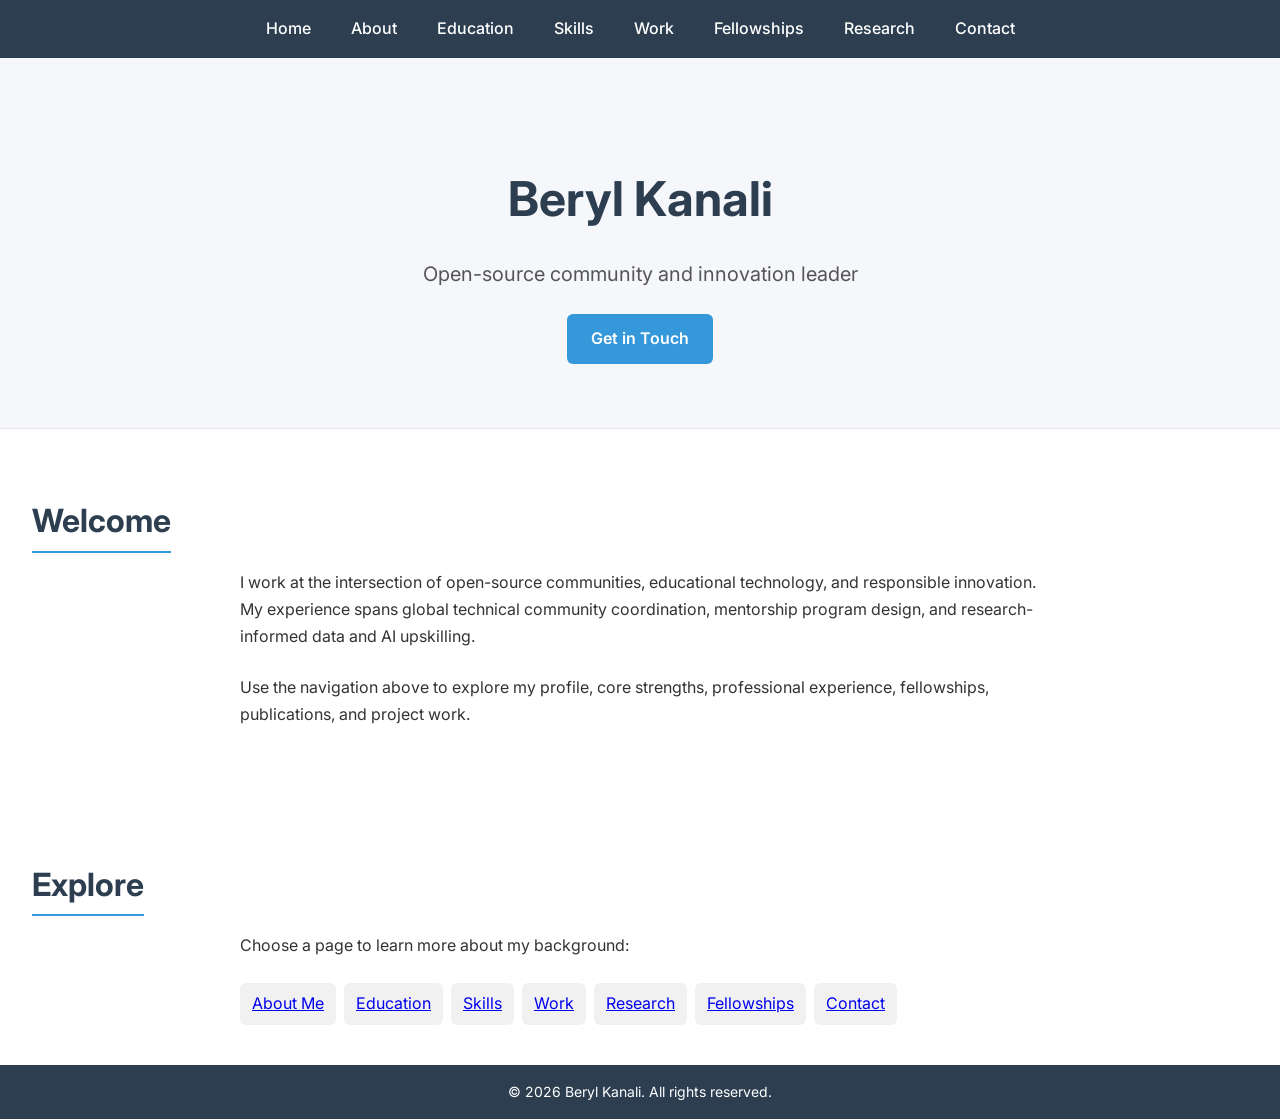
==== index.html @ 0b28828c "Populate website sections with CV content" ====
<!DOCTYPE html>
<html lang="en">
<head>
  <meta charset="UTF-8">
  <meta name="viewport" content="width=device-width, initial-scale=1.0">
  <title>Beryl Kanali – Personal Website</title>
  <!-- Link to the site stylesheet -->
  <link rel="stylesheet" href="style.css">
  <!-- Google Fonts for nicer typography -->
  <link href="https://fonts.googleapis.com/css2?family=Inter:wght@300;400;600;700&display=swap" rel="stylesheet">
</head>
<body>
  <!-- Page header with navigation and hero section -->
  <header id="home">
    <!-- Navigation bar linking to individual pages -->
    <nav class="navbar">
      <ul>
        <li><a href="index.html">Home</a></li>
        <li><a href="about.html">About</a></li>
        <li><a href="education.html">Education</a></li>
        <li><a href="skills.html">Skills</a></li>
        <li><a href="work.html">Work</a></li>
              <!-- Added new navigation item for Fellowships -->
        <li><a href="fellowships.html">Fellowships</a></li>
  <li><a href="research.html">Research</a></li>
        <li><a href="contact.html">Contact</a></li>
      </ul>
    </nav>
    <!-- Hero section introducing yourself -->
    <section class="hero">
      <h1>Beryl Kanali</h1>
      <p class="tagline">Open-source community and innovation leader</p>
      <a href="contact.html" class="btn">Get in Touch</a>
    </section>
  </header>

  <!-- Main content -- the landing page summarizes your sections -->
  <main>
    <!-- Introduction Section -->
    <section class="section">
      <h2>Welcome</h2>
      <p>
        I work at the intersection of open-source communities, educational
        technology, and responsible innovation. My experience spans global
        technical community coordination, mentorship program design, and
        research-informed data and AI upskilling.
      </p>
      <p>
        Use the navigation above to explore my profile, core strengths,
        professional experience, fellowships, publications, and project work.
      </p>
    </section>
    <!-- Quick links section -->
    <section class="section">
      <h2>Explore</h2>
      <p>
        Choose a page to learn more about my background:
      </p>
      <ul class="skills-list">
        <li><a href="about.html">About Me</a></li>
        <li><a href="education.html">Education</a></li>
        <li><a href="skills.html">Skills</a></li>
        <li><a href="work.html">Work</a></li>
        <li><a href="research.html">Research</a></li>
             <!-- Added quick link to Fellowships page -->
        <li><a href="fellowships.html">Fellowships</a></li>
   <li><a href="contact.html">Contact</a></li>
      </ul>
    </section>
  </main>

  <!-- Page footer -->
  <footer>
    &copy; 2026 Beryl Kanali. All rights reserved.
  </footer>
</body>
</html>
---- style.css ----
/*
 * Basic styling for the personal website. The design is simple and modern,
 * focusing on readability and responsiveness. You can customize colors,
 * fonts, and layout to better reflect your personal brand.
 */

/* Reset some default margins and paddings */
* {
  box-sizing: border-box;
}

body {
  margin: 0;
  padding: 0;
  font-family: 'Inter', sans-serif;
  line-height: 1.6;
  color: #333;
  background-color: #fff;
}

/* Navigation bar */
.navbar {
  background-color: #2c3e50;
  position: sticky;
  top: 0;
  z-index: 1000;
}

.navbar ul {
  list-style: none;
  margin: 0;
  padding: 0;
  display: flex;
  justify-content: center;
}

.navbar li {
  margin: 0;
}

.navbar a {
  display: block;
  padding: 1rem 1.25rem;
  color: #ffffff;
  text-decoration: none;
  font-weight: 500;
  transition: background-color 0.2s ease;
}

.navbar a:hover {
  background-color: #3498db;
}

/* Hero section */
.hero {
  text-align: center;
  padding: 4rem 2rem;
  background-color: #f5f7fa;
  border-bottom: 1px solid #e6e6e6;
}

.hero h1 {
  font-size: 3rem;
  margin-bottom: 0.5rem;
  color: #2c3e50;
}

.hero .tagline {
  font-size: 1.25rem;
  color: #555;
  margin-bottom: 1.5rem;
}

.btn {
  display: inline-block;
  padding: 0.75rem 1.5rem;
  background-color: #3498db;
  color: #ffffff;
  text-decoration: none;
  border-radius: 0.375rem;
  font-weight: 600;
  transition: background-color 0.2s ease;
}

.btn:hover {
  background-color: #2980b9;
}

/* General section styling */
.section {
  padding: 2.5rem 2rem;
}

.section h2 {
  font-size: 2rem;
  margin-bottom: 1rem;
  color: #2c3e50;
  border-bottom: 2px solid #3498db;
  display: inline-block;
  padding-bottom: 0.25rem;
}

.section p {
  max-width: 800px;
  margin: 0 auto 1.5rem auto;
  line-height: 1.7;
}

/* Lists for education and skills */
.timeline {
  list-style: none;
  padding: 0;
  max-width: 800px;
  margin: 0 auto;
}

.timeline li {
  margin-bottom: 1.5rem;
  padding-left: 0.5rem;
  border-left: 2px solid #3498db;
}

.timeline li strong {
  display: block;
  font-weight: 600;
}

.timeline li em {
  font-style: italic;
  color: #666;
}

.skills-list, .social-links {
  list-style: none;
  padding: 0;
  display: flex;
  flex-wrap: wrap;
  gap: 0.5rem;
  max-width: 800px;
  margin: 0 auto;
}

.skills-list li, .social-links li {
  background-color: #f1f1f1;
  padding: 0.5rem 0.75rem;
  border-radius: 0.375rem;
}

.social-links a {
  color: #3498db;
  text-decoration: none;
  font-weight: 500;
}

.social-links a:hover {
  text-decoration: underline;
}

/* Experience and project items */
.experience-item, .project-item {
  max-width: 800px;
  margin: 0 auto 2rem auto;
}

.experience-item h3, .project-item h3 {
  margin-top: 0;
  margin-bottom: 0.5rem;
  color: #2c3e50;
}

.experience-item .date {
  display: block;
  font-style: italic;
  color: #777;
  margin-bottom: 0.5rem;
}

.experience-item ul {
  margin: 0.5rem 0 0 1.25rem;
  padding: 0;
}

.experience-item li {
  margin-bottom: 0.5rem;
}

.project-link {
  color: #3498db;
  text-decoration: none;
  font-weight: 500;
}

.project-link:hover {
  text-decoration: underline;
}

/* Footer */
footer {
  background-color: #2c3e50;
  color: #ffffff;
  text-align: center;
  padding: 1rem 0;
  font-size: 0.875rem;
}
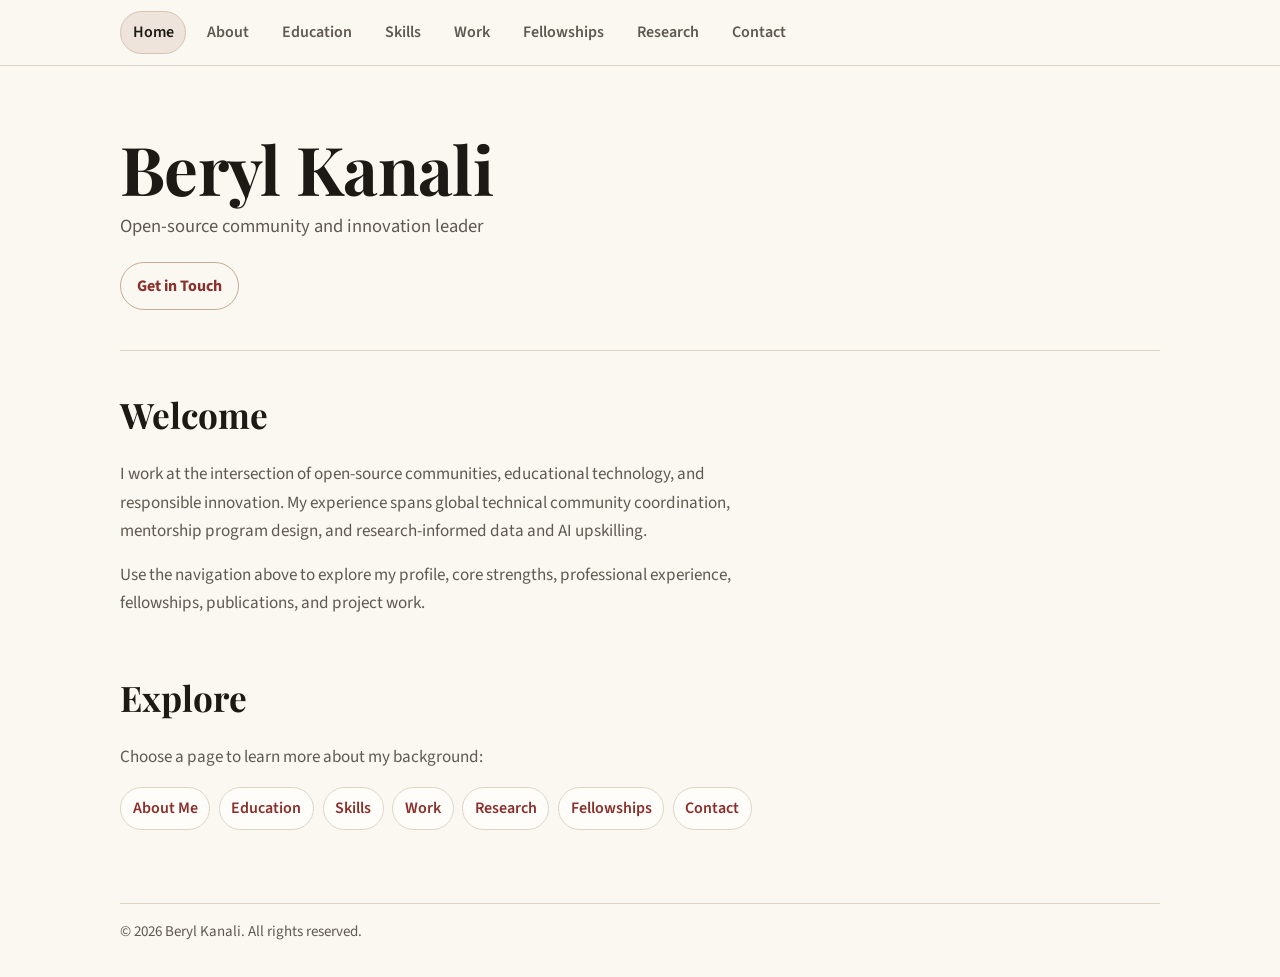
==== commit dd299005: "Apply professional editorial frontend redesign" ====
--- a/index.html
+++ b/index.html
@@ -7,7 +7,7 @@
   <!-- Link to the site stylesheet -->
   <link rel="stylesheet" href="style.css">
   <!-- Google Fonts for nicer typography -->
-  <link href="https://fonts.googleapis.com/css2?family=Inter:wght@300;400;600;700&display=swap" rel="stylesheet">
+  <link href="https://fonts.googleapis.com/css2?family=Playfair+Display:wght@600;700&family=Source+Sans+3:wght@400;500;600;700&display=swap" rel="stylesheet">
 </head>
 <body>
   <!-- Page header with navigation and hero section -->
@@ -15,7 +15,7 @@
     <!-- Navigation bar linking to individual pages -->
     <nav class="navbar">
       <ul>
-        <li><a href="index.html">Home</a></li>
+        <li><a href="index.html" aria-current="page">Home</a></li>
         <li><a href="about.html">About</a></li>
         <li><a href="education.html">Education</a></li>
         <li><a href="skills.html">Skills</a></li>
--- a/style.css
+++ b/style.css
@@ -1,37 +1,48 @@
 /*
- * Basic styling for the personal website. The design is simple and modern,
- * focusing on readability and responsiveness. You can customize colors,
- * fonts, and layout to better reflect your personal brand.
+ * Professional editorial theme for the portfolio website.
  */
 
-/* Reset some default margins and paddings */
+:root {
+  --ink: #1d1a16;
+  --ink-muted: #5f594f;
+  --paper: #fbf8f2;
+  --panel: #fffdf9;
+  --line: #ddd3c4;
+  --accent: #8a2f2c;
+  --accent-soft: #efe4dc;
+}
+
 * {
   box-sizing: border-box;
 }
 
 body {
   margin: 0;
-  padding: 0;
-  font-family: 'Inter', sans-serif;
-  line-height: 1.6;
-  color: #333;
-  background-color: #fff;
+  font-family: "Source Sans 3", sans-serif;
+  line-height: 1.65;
+  color: var(--ink);
+  background: var(--paper);
 }
 
 /* Navigation bar */
 .navbar {
-  background-color: #2c3e50;
   position: sticky;
   top: 0;
   z-index: 1000;
+  border-bottom: 1px solid var(--line);
+  background: rgba(251, 248, 242, 0.95);
+  backdrop-filter: blur(5px);
 }
 
 .navbar ul {
   list-style: none;
-  margin: 0;
-  padding: 0;
+  width: min(1040px, 92vw);
+  margin: 0 auto;
+  padding: 0.7rem 0;
   display: flex;
-  justify-content: center;
+  justify-content: flex-start;
+  flex-wrap: wrap;
+  gap: 0.4rem 0.5rem;
 }
 
 .navbar li {
@@ -40,154 +51,196 @@
 
 .navbar a {
   display: block;
-  padding: 1rem 1.25rem;
-  color: #ffffff;
+  padding: 0.45rem 0.72rem;
+  border-radius: 999px;
+  border: 1px solid transparent;
+  color: var(--ink-muted);
   text-decoration: none;
-  font-weight: 500;
-  transition: background-color 0.2s ease;
+  font-weight: 600;
+  transition: background-color 0.2s ease, border-color 0.2s ease, color 0.2s ease;
 }
 
 .navbar a:hover {
-  background-color: #3498db;
+  color: var(--ink);
+  background-color: #f1ebdf;
+  border-color: var(--line);
+}
+
+.navbar a[aria-current="page"] {
+  color: var(--ink);
+  background-color: var(--accent-soft);
+  border-color: #d7c1b2;
 }
 
 /* Hero section */
 .hero {
-  text-align: center;
-  padding: 4rem 2rem;
-  background-color: #f5f7fa;
-  border-bottom: 1px solid #e6e6e6;
+  width: min(1040px, 92vw);
+  margin: 0 auto;
+  text-align: left;
+  padding: 4.25rem 0 2.5rem;
+  border-bottom: 1px solid var(--line);
 }
 
 .hero h1 {
-  font-size: 3rem;
-  margin-bottom: 0.5rem;
-  color: #2c3e50;
+  margin: 0 0 0.45rem;
+  font-family: "Playfair Display", serif;
+  font-size: clamp(2.2rem, 7vw, 4.2rem);
+  line-height: 1.04;
+  letter-spacing: -0.01em;
+  max-width: 14ch;
 }
 
 .hero .tagline {
-  font-size: 1.25rem;
-  color: #555;
-  margin-bottom: 1.5rem;
+  margin: 0 0 1.25rem;
+  max-width: 56ch;
+  color: var(--ink-muted);
+  font-size: 1.16rem;
 }
 
 .btn {
   display: inline-block;
-  padding: 0.75rem 1.5rem;
-  background-color: #3498db;
+  padding: 0.62rem 1rem;
+  background-color: transparent;
+  color: var(--accent);
+  text-decoration: none;
+  font-weight: 700;
+  border: 1px solid #c8aa96;
+  border-radius: 999px;
+  transition: background-color 0.2s ease, color 0.2s ease;
+}
+
+.btn:hover {
+  background-color: var(--accent);
   color: #ffffff;
-  text-decoration: none;
-  border-radius: 0.375rem;
-  font-weight: 600;
-  transition: background-color 0.2s ease;
-}
-
-.btn:hover {
-  background-color: #2980b9;
-}
-
-/* General section styling */
+}
+
+/* Main layout */
+main {
+  width: min(1040px, 92vw);
+  margin: 0 auto;
+  padding: 0 0 3rem;
+}
+
 .section {
-  padding: 2.5rem 2rem;
+  padding: 2.2rem 0 0;
 }
 
 .section h2 {
-  font-size: 2rem;
-  margin-bottom: 1rem;
-  color: #2c3e50;
-  border-bottom: 2px solid #3498db;
-  display: inline-block;
-  padding-bottom: 0.25rem;
+  margin: 0 0 1rem;
+  font-family: "Playfair Display", serif;
+  font-size: clamp(1.55rem, 3.8vw, 2.2rem);
+  color: var(--ink);
 }
 
 .section p {
-  max-width: 800px;
-  margin: 0 auto 1.5rem auto;
-  line-height: 1.7;
-}
-
-/* Lists for education and skills */
+  max-width: 70ch;
+  margin: 0 0 1rem;
+  color: var(--ink-muted);
+  font-size: 1.07rem;
+}
+
+/* Lists for education and strengths */
 .timeline {
   list-style: none;
   padding: 0;
-  max-width: 800px;
-  margin: 0 auto;
+  margin: 1rem 0 0;
+  display: grid;
+  gap: 0.95rem;
 }
 
 .timeline li {
-  margin-bottom: 1.5rem;
-  padding-left: 0.5rem;
-  border-left: 2px solid #3498db;
+  padding: 1rem 1.1rem;
+  border: 1px solid var(--line);
+  border-left: 3px solid var(--accent);
+  border-radius: 0.35rem;
+  background-color: var(--panel);
 }
 
 .timeline li strong {
   display: block;
-  font-weight: 600;
+  margin-bottom: 0.2rem;
+  color: var(--ink);
+  font-size: 1.03rem;
 }
 
 .timeline li em {
   font-style: italic;
-  color: #666;
-}
-
-.skills-list, .social-links {
+  color: #70675a;
+}
+
+.skills-list,
+.social-links {
   list-style: none;
   padding: 0;
+  margin: 1rem 0 0;
   display: flex;
   flex-wrap: wrap;
-  gap: 0.5rem;
-  max-width: 800px;
-  margin: 0 auto;
-}
-
-.skills-list li, .social-links li {
-  background-color: #f1f1f1;
-  padding: 0.5rem 0.75rem;
-  border-radius: 0.375rem;
-}
-
+  gap: 0.55rem;
+}
+
+.skills-list li,
+.social-links li {
+  border: 1px solid var(--line);
+  background-color: var(--panel);
+  padding: 0.45rem 0.72rem;
+  border-radius: 999px;
+}
+
+.skills-list a,
 .social-links a {
-  color: #3498db;
+  color: var(--accent);
   text-decoration: none;
-  font-weight: 500;
-}
-
+  font-weight: 600;
+}
+
+.skills-list a:hover,
 .social-links a:hover {
   text-decoration: underline;
 }
 
-/* Experience and project items */
-.experience-item, .project-item {
-  max-width: 800px;
-  margin: 0 auto 2rem auto;
-}
-
-.experience-item h3, .project-item h3 {
-  margin-top: 0;
-  margin-bottom: 0.5rem;
-  color: #2c3e50;
+/* Experience and project cards */
+.experience-item,
+.project-item {
+  margin: 0 0 1.15rem;
+  padding: 1rem 1.1rem;
+  border: 1px solid var(--line);
+  border-radius: 0.35rem;
+  background: var(--panel);
+}
+
+.experience-item h3,
+.project-item h3 {
+  margin: 0 0 0.35rem;
+  font-family: "Playfair Display", serif;
+  font-size: 1.25rem;
+  color: var(--ink);
 }
 
 .experience-item .date {
   display: block;
   font-style: italic;
-  color: #777;
-  margin-bottom: 0.5rem;
+  color: #746b5e;
+  margin-bottom: 0.65rem;
 }
 
 .experience-item ul {
-  margin: 0.5rem 0 0 1.25rem;
+  margin: 0.5rem 0 0 1.05rem;
   padding: 0;
 }
 
 .experience-item li {
-  margin-bottom: 0.5rem;
+  margin-bottom: 0.55rem;
+  color: var(--ink-muted);
+}
+
+.project-item p {
+  margin-bottom: 0.75rem;
 }
 
 .project-link {
-  color: #3498db;
+  color: var(--accent);
   text-decoration: none;
-  font-weight: 500;
+  font-weight: 700;
 }
 
 .project-link:hover {
@@ -196,9 +249,54 @@
 
 /* Footer */
 footer {
-  background-color: #2c3e50;
-  color: #ffffff;
-  text-align: center;
-  padding: 1rem 0;
-  font-size: 0.875rem;
-}
+  width: min(1040px, 92vw);
+  margin: 1.6rem auto 0;
+  padding: 1rem 0 2rem;
+  border-top: 1px solid var(--line);
+  color: var(--ink-muted);
+  font-size: 0.94rem;
+  text-align: left;
+}
+
+/* Motion */
+@keyframes rise-fade {
+  from {
+    opacity: 0;
+    transform: translateY(10px);
+  }
+  to {
+    opacity: 1;
+    transform: translateY(0);
+  }
+}
+
+.hero {
+  animation: rise-fade 0.5s ease both;
+}
+
+.section {
+  animation: rise-fade 0.55s ease both;
+}
+
+/* Mobile */
+@media (max-width: 760px) {
+  .navbar ul {
+    justify-content: center;
+  }
+
+  .hero {
+    padding-top: 3rem;
+  }
+
+  .hero h1 {
+    max-width: none;
+  }
+
+  .btn {
+    width: auto;
+  }
+
+  .section {
+    padding-top: 1.8rem;
+  }
+}
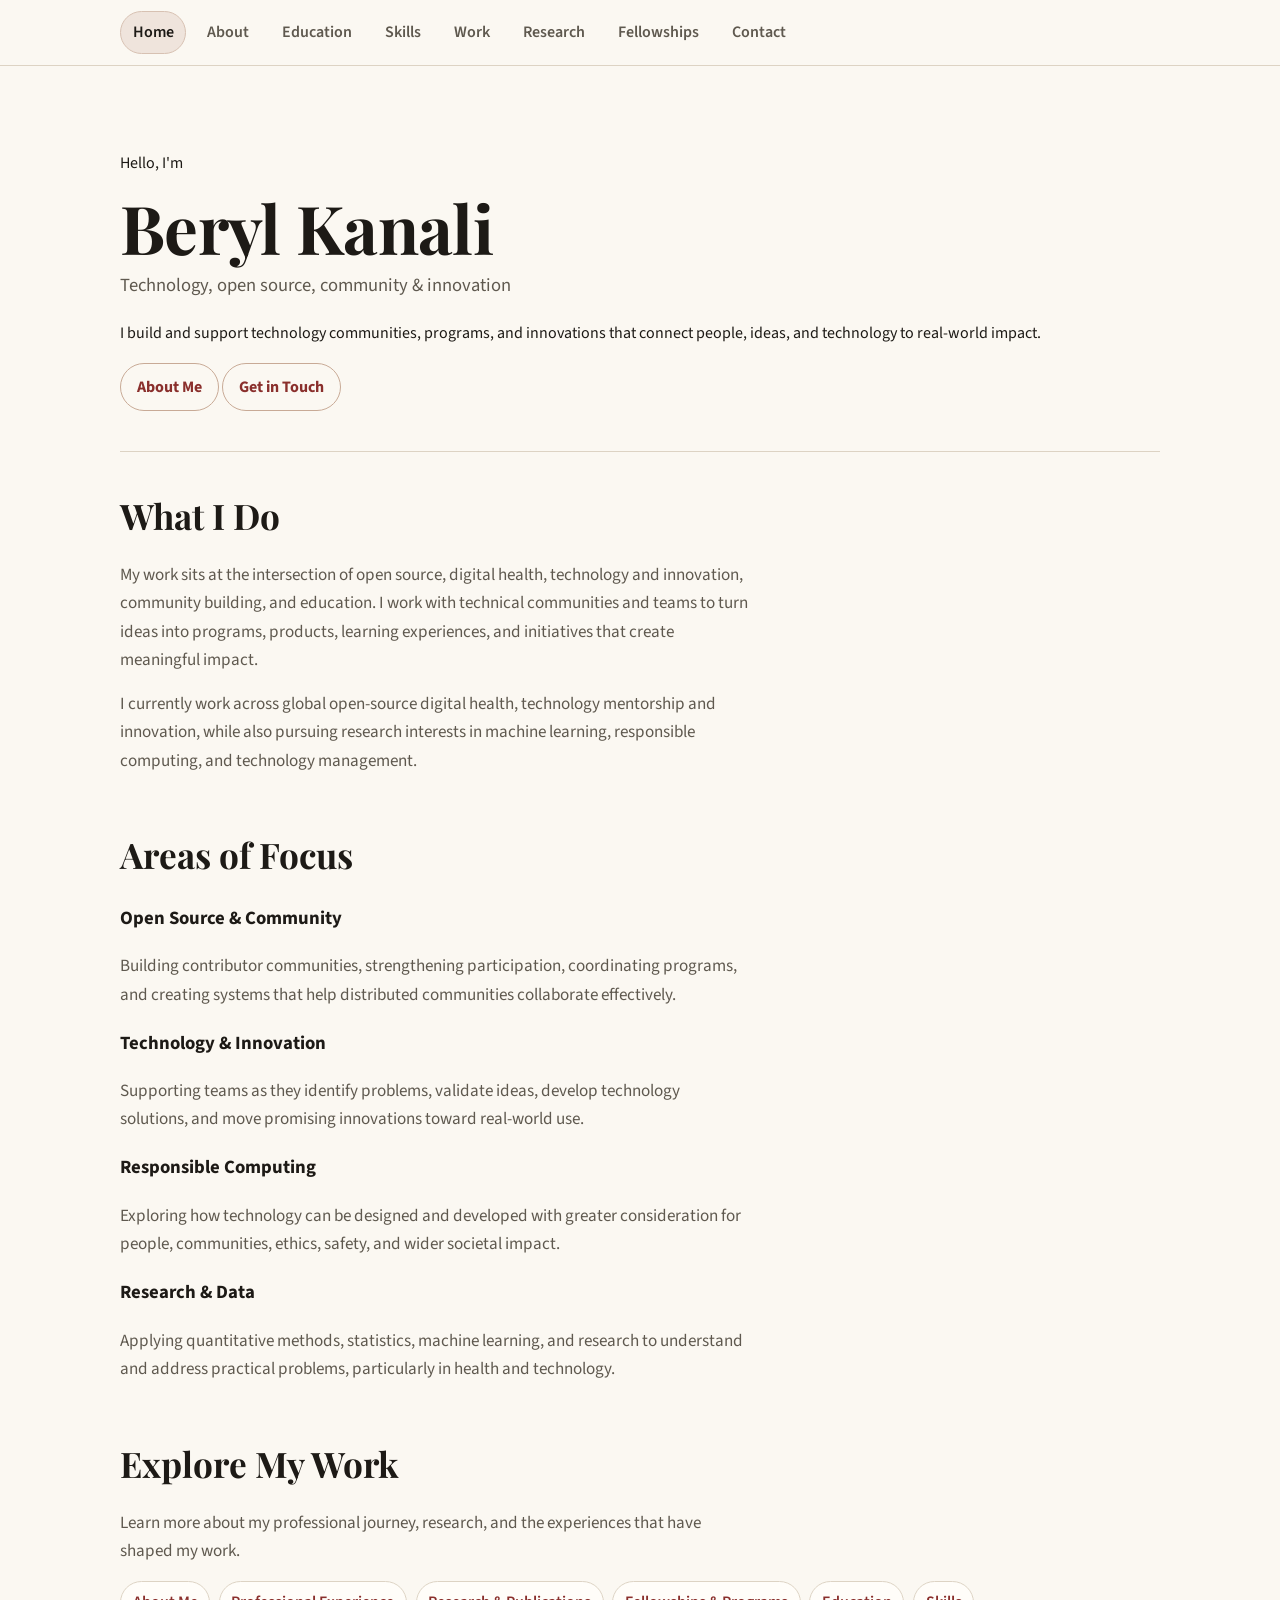
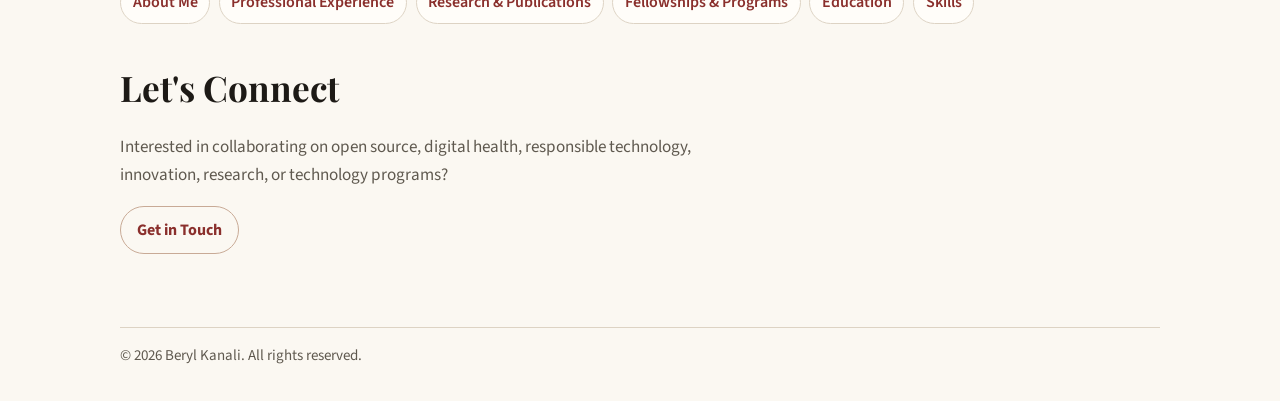
==== commit e0cad77d: "Revise index.html with updated content and structure Updated the title and navigation items, revised" ====
--- a/index.html
+++ b/index.html
@@ -3,16 +3,21 @@
 <head>
   <meta charset="UTF-8">
   <meta name="viewport" content="width=device-width, initial-scale=1.0">
-  <title>Beryl Kanali – Personal Website</title>
-  <!-- Link to the site stylesheet -->
+
+  <title>Beryl Kanali – Technology, Open Source & Innovation</title>
+
   <link rel="stylesheet" href="style.css">
-  <!-- Google Fonts for nicer typography -->
-  <link href="https://fonts.googleapis.com/css2?family=Playfair+Display:wght@600;700&family=Source+Sans+3:wght@400;500;600;700&display=swap" rel="stylesheet">
+
+  <link
+    href="https://fonts.googleapis.com/css2?family=Playfair+Display:wght@600;700&family=Source+Sans+3:wght@400;500;600;700&display=swap"
+    rel="stylesheet"
+  >
 </head>
+
 <body>
-  <!-- Page header with navigation and hero section -->
+
   <header id="home">
-    <!-- Navigation bar linking to individual pages -->
+
     <nav class="navbar">
       <ul>
         <li><a href="index.html" aria-current="page">Home</a></li>
@@ -20,58 +25,182 @@
         <li><a href="education.html">Education</a></li>
         <li><a href="skills.html">Skills</a></li>
         <li><a href="work.html">Work</a></li>
-              <!-- Added new navigation item for Fellowships -->
+        <li><a href="research.html">Research</a></li>
         <li><a href="fellowships.html">Fellowships</a></li>
-  <li><a href="research.html">Research</a></li>
         <li><a href="contact.html">Contact</a></li>
       </ul>
     </nav>
-    <!-- Hero section introducing yourself -->
+
+
     <section class="hero">
+
+      <p class="hero-intro">Hello, I'm</p>
+
       <h1>Beryl Kanali</h1>
-      <p class="tagline">Open-source community and innovation leader</p>
-      <a href="contact.html" class="btn">Get in Touch</a>
-    </section>
+
+      <p class="tagline">
+        Technology, open source, community &amp; innovation
+      </p>
+
+      <p class="hero-description">
+        I build and support technology communities, programs, and innovations
+        that connect people, ideas, and technology to real-world impact.
+      </p>
+
+      <div class="hero-actions">
+        <a href="about.html" class="btn">About Me</a>
+        <a href="contact.html" class="btn btn-secondary">Get in Touch</a>
+      </div>
+
+    </section>
+
   </header>
 
-  <!-- Main content -- the landing page summarizes your sections -->
+
   <main>
-    <!-- Introduction Section -->
+
+    <!-- Introduction -->
+
     <section class="section">
-      <h2>Welcome</h2>
-      <p>
-        I work at the intersection of open-source communities, educational
-        technology, and responsible innovation. My experience spans global
-        technical community coordination, mentorship program design, and
-        research-informed data and AI upskilling.
-      </p>
-      <p>
-        Use the navigation above to explore my profile, core strengths,
-        professional experience, fellowships, publications, and project work.
-      </p>
-    </section>
-    <!-- Quick links section -->
+
+      <h2>What I Do</h2>
+
+      <p>
+        My work sits at the intersection of open source, digital health,
+        technology and innovation, community building, and education. I work
+        with technical communities and teams to turn ideas into programs,
+        products, learning experiences, and initiatives that create meaningful
+        impact.
+      </p>
+
+      <p>
+        I currently work across global open-source digital health,
+        technology mentorship and innovation, while also pursuing research
+        interests in machine learning, responsible computing, and technology
+        management.
+      </p>
+
+    </section>
+
+
+    <!-- Focus Areas -->
+
     <section class="section">
-      <h2>Explore</h2>
-      <p>
-        Choose a page to learn more about my background:
-      </p>
+
+      <h2>Areas of Focus</h2>
+
+      <div class="focus-grid">
+
+        <div class="focus-card">
+          <h3>Open Source &amp; Community</h3>
+          <p>
+            Building contributor communities, strengthening participation,
+            coordinating programs, and creating systems that help distributed
+            communities collaborate effectively.
+          </p>
+        </div>
+
+
+        <div class="focus-card">
+          <h3>Technology &amp; Innovation</h3>
+          <p>
+            Supporting teams as they identify problems, validate ideas,
+            develop technology solutions, and move promising innovations
+            toward real-world use.
+          </p>
+        </div>
+
+
+        <div class="focus-card">
+          <h3>Responsible Computing</h3>
+          <p>
+            Exploring how technology can be designed and developed with
+            greater consideration for people, communities, ethics, safety,
+            and wider societal impact.
+          </p>
+        </div>
+
+
+        <div class="focus-card">
+          <h3>Research &amp; Data</h3>
+          <p>
+            Applying quantitative methods, statistics, machine learning,
+            and research to understand and address practical problems,
+            particularly in health and technology.
+          </p>
+        </div>
+
+      </div>
+
+    </section>
+
+
+    <!-- Explore -->
+
+    <section class="section">
+
+      <h2>Explore My Work</h2>
+
+      <p>
+        Learn more about my professional journey, research, and the
+        experiences that have shaped my work.
+      </p>
+
       <ul class="skills-list">
-        <li><a href="about.html">About Me</a></li>
-        <li><a href="education.html">Education</a></li>
-        <li><a href="skills.html">Skills</a></li>
-        <li><a href="work.html">Work</a></li>
-        <li><a href="research.html">Research</a></li>
-             <!-- Added quick link to Fellowships page -->
-        <li><a href="fellowships.html">Fellowships</a></li>
-   <li><a href="contact.html">Contact</a></li>
+
+        <li>
+          <a href="about.html">About Me</a>
+        </li>
+
+        <li>
+          <a href="work.html">Professional Experience</a>
+        </li>
+
+        <li>
+          <a href="research.html">Research &amp; Publications</a>
+        </li>
+
+        <li>
+          <a href="fellowships.html">Fellowships &amp; Programs</a>
+        </li>
+
+        <li>
+          <a href="education.html">Education</a>
+        </li>
+
+        <li>
+          <a href="skills.html">Skills</a>
+        </li>
+
       </ul>
-    </section>
+
+    </section>
+
+
+    <!-- Contact CTA -->
+
+    <section class="section contact-cta">
+
+      <h2>Let's Connect</h2>
+
+      <p>
+        Interested in collaborating on open source, digital health,
+        responsible technology, innovation, research, or technology
+        programs?
+      </p>
+
+      <a href="contact.html" class="btn">
+        Get in Touch
+      </a>
+
+    </section>
+
   </main>
 
-  <!-- Page footer -->
+
   <footer>
     &copy; 2026 Beryl Kanali. All rights reserved.
   </footer>
+
 </body>
 </html>
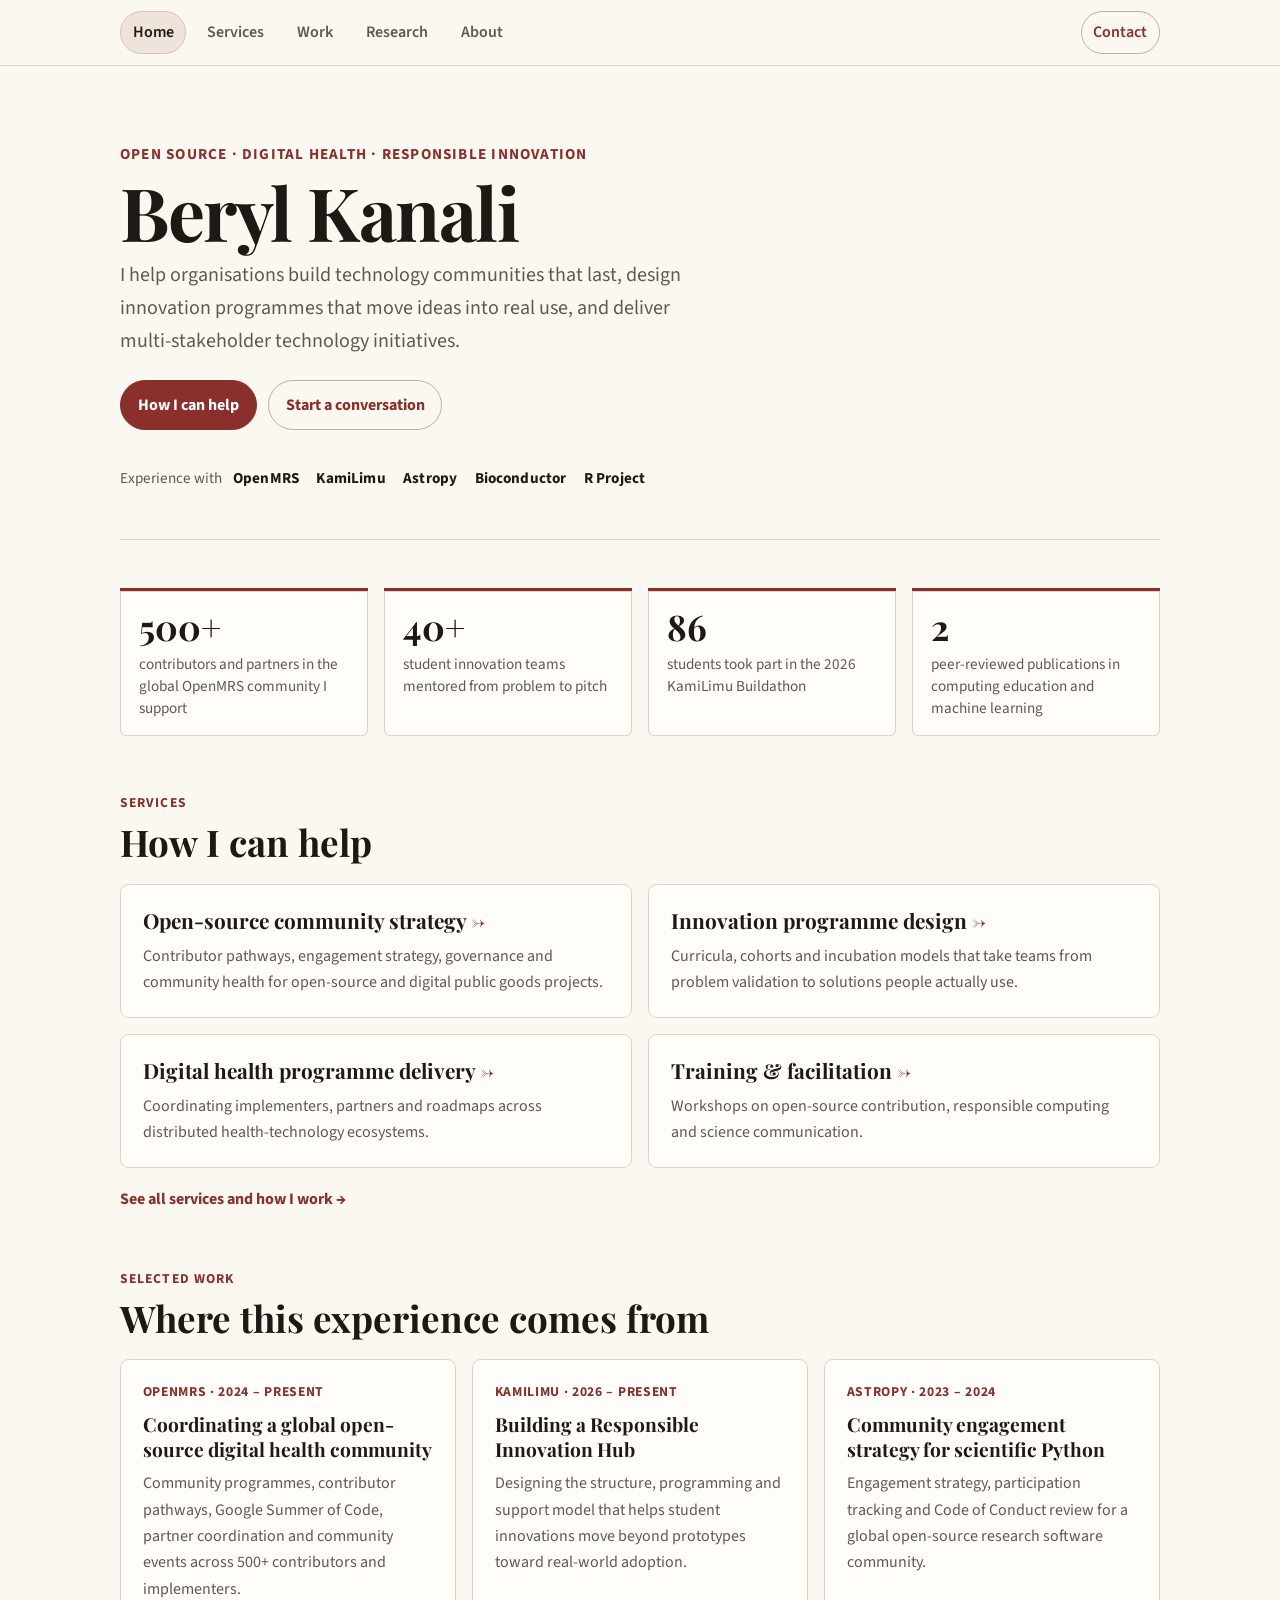
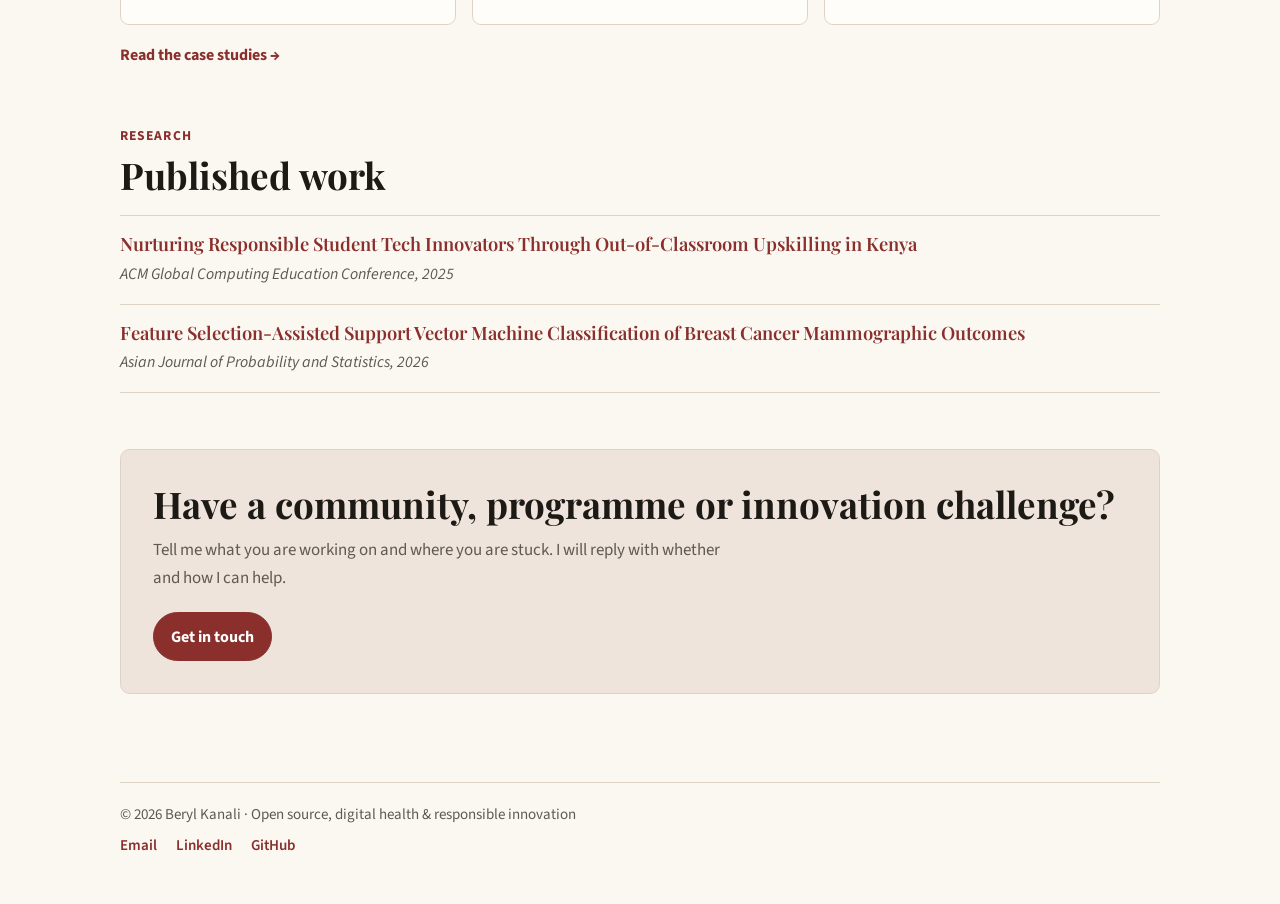
==== commit 3b13feda: "Reposition site around consulting services Add a Services page and rework Home, About, Research, Wor" ====
--- a/index.html
+++ b/index.html
@@ -3,204 +3,144 @@
 <head>
   <meta charset="UTF-8">
   <meta name="viewport" content="width=device-width, initial-scale=1.0">
+  <title>Beryl Kanali – Open Source, Digital Health & Innovation Consultant</title>
+  <meta name="description" content="Beryl Kanali is an independent consultant helping health-tech organisations, open-source projects and innovation programmes build communities, design programmes and deliver technology initiatives.">
+  <meta name="author" content="Beryl Kanali">
 
-  <title>Beryl Kanali – Technology, Open Source & Innovation</title>
+  <!-- Link previews (LinkedIn, WhatsApp, Slack, email) -->
+  <meta property="og:type" content="website">
+  <meta property="og:title" content="Beryl Kanali – Open Source, Digital Health & Innovation Consultant">
+  <meta property="og:description" content="Beryl Kanali is an independent consultant helping health-tech organisations, open-source projects and innovation programmes build communities, design programmes and deliver technology initiatives.">
+  <meta name="twitter:card" content="summary">
 
+  <link rel="icon" href="data:image/svg+xml,%3Csvg xmlns='http://www.w3.org/2000/svg' viewBox='0 0 64 64'%3E%3Crect width='64' height='64' rx='14' fill='%238a2f2c'/%3E%3Ctext x='50%25' y='54%25' dominant-baseline='middle' text-anchor='middle' font-family='Georgia,serif' font-size='30' font-weight='700' fill='%23fbf8f2'%3EBK%3C/text%3E%3C/svg%3E">
+  <link rel="preconnect" href="https://fonts.googleapis.com">
+  <link rel="preconnect" href="https://fonts.gstatic.com" crossorigin>
+  <link href="https://fonts.googleapis.com/css2?family=Playfair+Display:wght@600;700&family=Source+Sans+3:wght@400;500;600;700&display=swap" rel="stylesheet">
   <link rel="stylesheet" href="style.css">
-
-  <link
-    href="https://fonts.googleapis.com/css2?family=Playfair+Display:wght@600;700&family=Source+Sans+3:wght@400;500;600;700&display=swap"
-    rel="stylesheet"
-  >
 </head>
 
 <body>
+  <a class="skip-link" href="#main">Skip to content</a>
 
-  <header id="home">
-
-    <nav class="navbar">
+  <header>
+    <nav class="navbar" aria-label="Main">
       <ul>
         <li><a href="index.html" aria-current="page">Home</a></li>
-        <li><a href="about.html">About</a></li>
-        <li><a href="education.html">Education</a></li>
-        <li><a href="skills.html">Skills</a></li>
+        <li><a href="services.html">Services</a></li>
         <li><a href="work.html">Work</a></li>
         <li><a href="research.html">Research</a></li>
-        <li><a href="fellowships.html">Fellowships</a></li>
-        <li><a href="contact.html">Contact</a></li>
+        <li><a href="about.html">About</a></li>
+        <li><a href="contact.html" class="nav-cta">Contact</a></li>
       </ul>
     </nav>
 
+    <section class="hero">
+      <p class="hero-intro">Open source &middot; Digital health &middot; Responsible innovation</p>
+      <h1>Beryl Kanali</h1>
+      <p class="tagline">
+        I help organisations build technology communities that last, design
+        innovation programmes that move ideas into real use, and deliver
+        multi-stakeholder technology initiatives.
+      </p>
+      <div class="hero-actions">
+        <a href="services.html" class="btn">How I can help</a>
+        <a href="contact.html" class="btn btn-secondary">Start a conversation</a>
+      </div>
+      <p class="experience-with">
+        Experience with <span>OpenMRS</span> <span>KamiLimu</span>
+        <span>Astropy</span> <span>Bioconductor</span> <span>R Project</span>
+      </p>
+    </section>
+  </header>
 
-    <section class="hero">
-
-      <p class="hero-intro">Hello, I'm</p>
-
-      <h1>Beryl Kanali</h1>
-
-      <p class="tagline">
-        Technology, open source, community &amp; innovation
-      </p>
-
-      <p class="hero-description">
-        I build and support technology communities, programs, and innovations
-        that connect people, ideas, and technology to real-world impact.
-      </p>
-
-      <div class="hero-actions">
-        <a href="about.html" class="btn">About Me</a>
-        <a href="contact.html" class="btn btn-secondary">Get in Touch</a>
-      </div>
-
+  <main id="main">
+    <!-- Proof: keep these numbers current -->
+    <section class="section" aria-label="Selected impact">
+      <ul class="stats">
+        <li><strong>500+</strong><span>contributors and partners in the global OpenMRS community I support</span></li>
+        <li><strong>40+</strong><span>student innovation teams mentored from problem to pitch</span></li>
+        <li><strong>86</strong><span>students took part in the 2026 KamiLimu Buildathon</span></li>
+        <li><strong>2</strong><span>peer-reviewed publications in computing education and machine learning</span></li>
+      </ul>
     </section>
 
-  </header>
-
-
-  <main>
-
-    <!-- Introduction -->
+    <section class="section">
+      <p class="eyebrow">Services</p>
+      <h2>How I can help</h2>
+      <div class="focus-grid">
+        <a class="focus-card card-link" href="services.html#community">
+          <h3>Open-source community strategy</h3>
+          <p>Contributor pathways, engagement strategy, governance and community health for open-source and digital public goods projects.</p>
+        </a>
+        <a class="focus-card card-link" href="services.html#innovation">
+          <h3>Innovation programme design</h3>
+          <p>Curricula, cohorts and incubation models that take teams from problem validation to solutions people actually use.</p>
+        </a>
+        <a class="focus-card card-link" href="services.html#delivery">
+          <h3>Digital health programme delivery</h3>
+          <p>Coordinating implementers, partners and roadmaps across distributed health-technology ecosystems.</p>
+        </a>
+        <a class="focus-card card-link" href="services.html#training">
+          <h3>Training &amp; facilitation</h3>
+          <p>Workshops on open-source contribution, responsible computing and science communication.</p>
+        </a>
+      </div>
+      <a href="services.html" class="project-link">See all services and how I work</a>
+    </section>
 
     <section class="section">
-
-      <h2>What I Do</h2>
-
-      <p>
-        My work sits at the intersection of open source, digital health,
-        technology and innovation, community building, and education. I work
-        with technical communities and teams to turn ideas into programs,
-        products, learning experiences, and initiatives that create meaningful
-        impact.
-      </p>
-
-      <p>
-        I currently work across global open-source digital health,
-        technology mentorship and innovation, while also pursuing research
-        interests in machine learning, responsible computing, and technology
-        management.
-      </p>
-
+      <p class="eyebrow">Selected work</p>
+      <h2>Where this experience comes from</h2>
+      <div class="case-grid">
+        <article class="case-card">
+          <p class="case-org">OpenMRS &middot; 2024 – present</p>
+          <h3>Coordinating a global open-source digital health community</h3>
+          <p>Community programmes, contributor pathways, Google Summer of Code, partner coordination and community events across 500+ contributors and implementers.</p>
+        </article>
+        <article class="case-card">
+          <p class="case-org">KamiLimu &middot; 2026 – present</p>
+          <h3>Building a Responsible Innovation Hub</h3>
+          <p>Designing the structure, programming and support model that helps student innovations move beyond prototypes toward real-world adoption.</p>
+        </article>
+        <article class="case-card">
+          <p class="case-org">Astropy &middot; 2023 – 2024</p>
+          <h3>Community engagement strategy for scientific Python</h3>
+          <p>Engagement strategy, participation tracking and Code of Conduct review for a global open-source research software community.</p>
+        </article>
+      </div>
+      <a href="work.html" class="project-link">Read the case studies</a>
     </section>
 
-
-    <!-- Focus Areas -->
-
     <section class="section">
-
-      <h2>Areas of Focus</h2>
-
-      <div class="focus-grid">
-
-        <div class="focus-card">
-          <h3>Open Source &amp; Community</h3>
-          <p>
-            Building contributor communities, strengthening participation,
-            coordinating programs, and creating systems that help distributed
-            communities collaborate effectively.
-          </p>
-        </div>
-
-
-        <div class="focus-card">
-          <h3>Technology &amp; Innovation</h3>
-          <p>
-            Supporting teams as they identify problems, validate ideas,
-            develop technology solutions, and move promising innovations
-            toward real-world use.
-          </p>
-        </div>
-
-
-        <div class="focus-card">
-          <h3>Responsible Computing</h3>
-          <p>
-            Exploring how technology can be designed and developed with
-            greater consideration for people, communities, ethics, safety,
-            and wider societal impact.
-          </p>
-        </div>
-
-
-        <div class="focus-card">
-          <h3>Research &amp; Data</h3>
-          <p>
-            Applying quantitative methods, statistics, machine learning,
-            and research to understand and address practical problems,
-            particularly in health and technology.
-          </p>
-        </div>
-
-      </div>
-
+      <p class="eyebrow">Research</p>
+      <h2>Published work</h2>
+      <ul class="pub-list">
+        <li>
+          <a href="https://dl.acm.org/doi/10.1145/3736181.3747153" target="_blank" rel="noopener noreferrer">Nurturing Responsible Student Tech Innovators Through Out-of-Classroom Upskilling in Kenya</a>
+          <span>ACM Global Computing Education Conference, 2025</span>
+        </li>
+        <li>
+          <a href="https://doi.org/10.9734/ajpas/2026/v28i10956" target="_blank" rel="noopener noreferrer">Feature Selection-Assisted Support Vector Machine Classification of Breast Cancer Mammographic Outcomes</a>
+          <span>Asian Journal of Probability and Statistics, 2026</span>
+        </li>
+      </ul>
     </section>
 
-
-    <!-- Explore -->
-
-    <section class="section">
-
-      <h2>Explore My Work</h2>
-
-      <p>
-        Learn more about my professional journey, research, and the
-        experiences that have shaped my work.
-      </p>
-
-      <ul class="skills-list">
-
-        <li>
-          <a href="about.html">About Me</a>
-        </li>
-
-        <li>
-          <a href="work.html">Professional Experience</a>
-        </li>
-
-        <li>
-          <a href="research.html">Research &amp; Publications</a>
-        </li>
-
-        <li>
-          <a href="fellowships.html">Fellowships &amp; Programs</a>
-        </li>
-
-        <li>
-          <a href="education.html">Education</a>
-        </li>
-
-        <li>
-          <a href="skills.html">Skills</a>
-        </li>
-
-      </ul>
-
+    <section class="section contact-cta">
+      <h2>Have a community, programme or innovation challenge?</h2>
+      <p>Tell me what you are working on and where you are stuck. I will reply with whether and how I can help.</p>
+      <a href="contact.html" class="btn">Get in touch</a>
     </section>
-
-
-    <!-- Contact CTA -->
-
-    <section class="section contact-cta">
-
-      <h2>Let's Connect</h2>
-
-      <p>
-        Interested in collaborating on open source, digital health,
-        responsible technology, innovation, research, or technology
-        programs?
-      </p>
-
-      <a href="contact.html" class="btn">
-        Get in Touch
-      </a>
-
-    </section>
-
   </main>
 
-
   <footer>
-    &copy; 2026 Beryl Kanali. All rights reserved.
+    <p>&copy; 2026 Beryl Kanali &middot; Open source, digital health &amp; responsible innovation</p>
+    <p class="footer-links">
+      <a href="mailto:kanaliberyl@gmail.com">Email</a>
+      <a href="https://linkedin.com/in/berylkanali" target="_blank" rel="noopener noreferrer">LinkedIn</a>
+      <a href="https://github.com/BerylKanali" target="_blank" rel="noopener noreferrer">GitHub</a>
+    </p>
   </footer>
-
 </body>
 </html>
--- a/style.css
+++ b/style.css
@@ -1,5 +1,6 @@
 /*
- * Professional editorial theme for the portfolio website.
+ * Beryl Kanali — Personal Website
+ * Editorial portfolio theme
  */
 
 :root {
@@ -9,11 +10,22 @@
   --panel: #fffdf9;
   --line: #ddd3c4;
   --accent: #8a2f2c;
+  --accent-dark: #692321;
   --accent-soft: #efe4dc;
-}
+  --soft-background: #f4eee5;
+}
+
+
+/* =========================
+   Base
+   ========================= */
 
 * {
   box-sizing: border-box;
+}
+
+html {
+  scroll-behavior: smooth;
 }
 
 body {
@@ -24,14 +36,27 @@
   background: var(--paper);
 }
 
-/* Navigation bar */
+a {
+  color: var(--accent);
+}
+
+::selection {
+  background: var(--accent-soft);
+  color: var(--ink);
+}
+
+
+/* =========================
+   Navigation
+   ========================= */
+
 .navbar {
   position: sticky;
   top: 0;
   z-index: 1000;
   border-bottom: 1px solid var(--line);
-  background: rgba(251, 248, 242, 0.95);
-  backdrop-filter: blur(5px);
+  background: rgba(251, 248, 242, 0.96);
+  backdrop-filter: blur(8px);
 }
 
 .navbar ul {
@@ -39,8 +64,9 @@
   width: min(1040px, 92vw);
   margin: 0 auto;
   padding: 0.7rem 0;
+
   display: flex;
-  justify-content: flex-start;
+  align-items: center;
   flex-wrap: wrap;
   gap: 0.4rem 0.5rem;
 }
@@ -52,12 +78,18 @@
 .navbar a {
   display: block;
   padding: 0.45rem 0.72rem;
+
   border-radius: 999px;
   border: 1px solid transparent;
+
   color: var(--ink-muted);
   text-decoration: none;
   font-weight: 600;
-  transition: background-color 0.2s ease, border-color 0.2s ease, color 0.2s ease;
+
+  transition:
+    background-color 0.2s ease,
+    border-color 0.2s ease,
+    color 0.2s ease;
 }
 
 .navbar a:hover {
@@ -72,118 +104,263 @@
   border-color: #d7c1b2;
 }
 
-/* Hero section */
+
+/* =========================
+   Hero
+   ========================= */
+
 .hero {
   width: min(1040px, 92vw);
   margin: 0 auto;
+  padding: 4.75rem 0 3rem;
+
   text-align: left;
-  padding: 4.25rem 0 2.5rem;
   border-bottom: 1px solid var(--line);
 }
 
+.hero-intro {
+  margin: 0 0 0.45rem;
+
+  color: var(--accent);
+  font-size: 0.95rem;
+  font-weight: 700;
+  text-transform: uppercase;
+  letter-spacing: 0.08em;
+}
+
 .hero h1 {
-  margin: 0 0 0.45rem;
+  margin: 0 0 0.55rem;
+
+  max-width: 15ch;
+
   font-family: "Playfair Display", serif;
-  font-size: clamp(2.2rem, 7vw, 4.2rem);
-  line-height: 1.04;
-  letter-spacing: -0.01em;
-  max-width: 14ch;
+  font-size: clamp(2.5rem, 7vw, 4.6rem);
+  line-height: 1.03;
+  letter-spacing: -0.02em;
 }
 
 .hero .tagline {
-  margin: 0 0 1.25rem;
-  max-width: 56ch;
-  color: var(--ink-muted);
-  font-size: 1.16rem;
-}
+  margin: 0 0 1rem;
+
+  max-width: 60ch;
+
+  color: var(--ink-muted);
+  font-size: clamp(1.08rem, 2vw, 1.25rem);
+}
+
+.hero-description {
+  max-width: 620px;
+  margin: 0 0 1.5rem;
+
+  color: var(--ink-muted);
+  font-size: 1.08rem;
+}
+
+.hero-actions {
+  display: flex;
+  flex-wrap: wrap;
+  gap: 0.7rem;
+  margin-top: 1.4rem;
+}
+
+
+/* =========================
+   Buttons
+   ========================= */
 
 .btn {
   display: inline-block;
-  padding: 0.62rem 1rem;
+
+  padding: 0.65rem 1.05rem;
+
+  background-color: var(--accent);
+  color: #ffffff;
+
+  text-decoration: none;
+  font-weight: 700;
+
+  border: 1px solid var(--accent);
+  border-radius: 999px;
+
+  transition:
+    background-color 0.2s ease,
+    color 0.2s ease,
+    border-color 0.2s ease,
+    transform 0.2s ease;
+}
+
+.btn:hover {
+  background-color: var(--accent-dark);
+  border-color: var(--accent-dark);
+  color: #ffffff;
+  transform: translateY(-1px);
+}
+
+.btn-secondary {
   background-color: transparent;
   color: var(--accent);
-  text-decoration: none;
-  font-weight: 700;
-  border: 1px solid #c8aa96;
-  border-radius: 999px;
-  transition: background-color 0.2s ease, color 0.2s ease;
-}
-
-.btn:hover {
-  background-color: var(--accent);
-  color: #ffffff;
-}
-
-/* Main layout */
+  border-color: #c8aa96;
+}
+
+.btn-secondary:hover {
+  background-color: var(--accent-soft);
+  border-color: #c8aa96;
+  color: var(--accent-dark);
+}
+
+
+/* =========================
+   Main Layout
+   ========================= */
+
 main {
   width: min(1040px, 92vw);
   margin: 0 auto;
-  padding: 0 0 3rem;
+  padding: 0 0 4rem;
 }
 
 .section {
-  padding: 2.2rem 0 0;
+  padding: 3rem 0 0;
+}
+
+.section + .section {
+  margin-top: 0.5rem;
 }
 
 .section h2 {
+  margin: 0 0 1.15rem;
+
+  font-family: "Playfair Display", serif;
+  font-size: clamp(1.65rem, 3.8vw, 2.3rem);
+  line-height: 1.2;
+
+  color: var(--ink);
+}
+
+.section p {
+  max-width: 72ch;
   margin: 0 0 1rem;
+
+  color: var(--ink-muted);
+  font-size: 1.06rem;
+}
+
+
+/* =========================
+   Homepage Focus Cards
+   ========================= */
+
+.focus-grid {
+  display: grid;
+  grid-template-columns: repeat(2, minmax(0, 1fr));
+  gap: 1rem;
+
+  margin-top: 1.25rem;
+}
+
+.focus-card {
+  padding: 1.35rem;
+
+  border: 1px solid var(--line);
+  border-radius: 0.55rem;
+
+  background: var(--panel);
+
+  transition:
+    transform 0.2s ease,
+    box-shadow 0.2s ease,
+    border-color 0.2s ease;
+}
+
+.focus-card:hover {
+  transform: translateY(-2px);
+  border-color: #cdbdac;
+  box-shadow: 0 8px 24px rgba(29, 26, 22, 0.05);
+}
+
+.focus-card h3 {
+  margin: 0 0 0.55rem;
+
   font-family: "Playfair Display", serif;
-  font-size: clamp(1.55rem, 3.8vw, 2.2rem);
-  color: var(--ink);
-}
-
-.section p {
-  max-width: 70ch;
-  margin: 0 0 1rem;
-  color: var(--ink-muted);
-  font-size: 1.07rem;
-}
-
-/* Lists for education and strengths */
+  font-size: 1.3rem;
+  line-height: 1.3;
+}
+
+.focus-card p {
+  margin: 0;
+  font-size: 1rem;
+}
+
+
+/* =========================
+   Education / Skills Lists
+   ========================= */
+
 .timeline {
   list-style: none;
+
   padding: 0;
   margin: 1rem 0 0;
+
   display: grid;
-  gap: 0.95rem;
+  gap: 1rem;
 }
 
 .timeline li {
-  padding: 1rem 1.1rem;
+  padding: 1.2rem 1.3rem;
+
   border: 1px solid var(--line);
   border-left: 3px solid var(--accent);
-  border-radius: 0.35rem;
+  border-radius: 0.4rem;
+
   background-color: var(--panel);
+
+  color: var(--ink-muted);
 }
 
 .timeline li strong {
   display: block;
-  margin-bottom: 0.2rem;
-  color: var(--ink);
-  font-size: 1.03rem;
+  margin-bottom: 0.15rem;
+
+  color: var(--ink);
+  font-size: 1.07rem;
 }
 
 .timeline li em {
+  display: inline-block;
+  margin-bottom: 0.35rem;
+
   font-style: italic;
   color: #70675a;
 }
+
+
+/* =========================
+   Tag / Pill Lists
+   ========================= */
 
 .skills-list,
 .social-links {
   list-style: none;
+
   padding: 0;
-  margin: 1rem 0 0;
+  margin: 1.1rem 0 0;
+
   display: flex;
   flex-wrap: wrap;
-  gap: 0.55rem;
+  gap: 0.6rem;
 }
 
 .skills-list li,
 .social-links li {
+  padding: 0.48rem 0.78rem;
+
   border: 1px solid var(--line);
+  border-radius: 999px;
+
   background-color: var(--panel);
-  padding: 0.45rem 0.72rem;
-  border-radius: 999px;
+
+  color: var(--ink-muted);
 }
 
 .skills-list a,
@@ -195,75 +372,212 @@
 
 .skills-list a:hover,
 .social-links a:hover {
+  color: var(--accent-dark);
   text-decoration: underline;
 }
 
-/* Experience and project cards */
-.experience-item,
-.project-item {
-  margin: 0 0 1.15rem;
-  padding: 1rem 1.1rem;
+
+/* =========================
+   Work Experience
+   ========================= */
+
+.experience-item {
+  margin: 0 0 1.4rem;
+  padding: 1.35rem 1.4rem;
+
   border: 1px solid var(--line);
-  border-radius: 0.35rem;
+  border-radius: 0.5rem;
+
   background: var(--panel);
 }
 
-.experience-item h3,
-.project-item h3 {
-  margin: 0 0 0.35rem;
+.experience-item h3 {
+  margin: 0 0 0.3rem;
+
   font-family: "Playfair Display", serif;
-  font-size: 1.25rem;
-  color: var(--ink);
-}
-
-.experience-item .date {
+  font-size: 1.35rem;
+  line-height: 1.3;
+
+  color: var(--ink);
+}
+
+.experience-item .date,
+.project-item .date {
   display: block;
+
+  margin-bottom: 0.8rem;
+
+  color: #746b5e;
   font-style: italic;
-  color: #746b5e;
-  margin-bottom: 0.65rem;
+}
+
+.experience-item p {
+  max-width: 75ch;
 }
 
 .experience-item ul {
-  margin: 0.5rem 0 0 1.05rem;
+  margin: 0.8rem 0 0 1.15rem;
   padding: 0;
 }
 
 .experience-item li {
   margin-bottom: 0.55rem;
-  color: var(--ink-muted);
+  padding-left: 0.15rem;
+
+  color: var(--ink-muted);
+}
+
+
+/* =========================
+   Nested Role Progression
+   ========================= */
+
+.role-progression {
+  margin-top: 1.5rem;
+  padding: 1.25rem;
+
+  border-left: 3px solid var(--accent);
+  border-radius: 0 0.4rem 0.4rem 0;
+
+  background: var(--soft-background);
+}
+
+.role-progression h4 {
+  margin: 0 0 0.25rem;
+
+  font-family: "Playfair Display", serif;
+  font-size: 1.2rem;
+
+  color: var(--ink);
+}
+
+.role-progression p {
+  font-size: 1rem;
+}
+
+.role-progression ul {
+  margin-bottom: 0;
+}
+
+
+/* =========================
+   Research / Fellowship Cards
+   ========================= */
+
+.project-item {
+  margin: 0 0 1.4rem;
+  padding: 1.35rem 1.4rem;
+
+  border: 1px solid var(--line);
+  border-radius: 0.5rem;
+
+  background: var(--panel);
+}
+
+.project-item h3 {
+  margin: 0 0 0.5rem;
+
+  max-width: 34ch;
+
+  font-family: "Playfair Display", serif;
+  font-size: 1.35rem;
+  line-height: 1.3;
+
+  color: var(--ink);
 }
 
 .project-item p {
-  margin-bottom: 0.75rem;
+  margin-bottom: 0.8rem;
 }
 
 .project-link {
+  display: inline-block;
+  margin-top: 0.25rem;
+
   color: var(--accent);
   text-decoration: none;
   font-weight: 700;
 }
 
+.project-link::after {
+  content: " →";
+}
+
 .project-link:hover {
+  color: var(--accent-dark);
   text-decoration: underline;
 }
 
-/* Footer */
+
+/* =========================
+   Contact
+   ========================= */
+
+.social-links {
+  margin-top: 1.4rem;
+}
+
+.social-links li {
+  padding: 0;
+}
+
+.social-links a {
+  display: block;
+  padding: 0.55rem 0.9rem;
+}
+
+
+/* =========================
+   Contact CTA
+   ========================= */
+
+.contact-cta {
+  margin-top: 3rem;
+  padding: 2rem;
+
+  border: 1px solid var(--line);
+  border-radius: 0.6rem;
+
+  background: var(--accent-soft);
+}
+
+.contact-cta h2 {
+  margin-bottom: 0.7rem;
+}
+
+.contact-cta p {
+  margin-bottom: 1.2rem;
+}
+
+
+/* =========================
+   Footer
+   ========================= */
+
 footer {
   width: min(1040px, 92vw);
-  margin: 1.6rem auto 0;
-  padding: 1rem 0 2rem;
+
+  margin: 1.5rem auto 0;
+  padding: 1.25rem 0 2.5rem;
+
   border-top: 1px solid var(--line);
+
   color: var(--ink-muted);
   font-size: 0.94rem;
   text-align: left;
 }
 
-/* Motion */
+
+/* =========================
+   Motion
+   ========================= */
+
 @keyframes rise-fade {
   from {
     opacity: 0;
-    transform: translateY(10px);
-  }
+    transform: translateY(8px);
+  }
+
   to {
     opacity: 1;
     transform: translateY(0);
@@ -271,32 +585,681 @@
 }
 
 .hero {
+  animation: rise-fade 0.45s ease both;
+}
+
+.section {
   animation: rise-fade 0.5s ease both;
 }
 
-.section {
-  animation: rise-fade 0.55s ease both;
-}
-
-/* Mobile */
+
+/* Respect reduced-motion preferences */
+@media (prefers-reduced-motion: reduce) {
+  html {
+    scroll-behavior: auto;
+  }
+
+  .hero,
+  .section {
+    animation: none;
+  }
+
+  .btn,
+  .focus-card {
+    transition: none;
+  }
+}
+
+
+/* =========================
+   Tablet / Mobile
+   ========================= */
+
 @media (max-width: 760px) {
+
+  .navbar {
+    overflow-x: auto;
+    -webkit-overflow-scrolling: touch;
+  }
+
   .navbar ul {
-    justify-content: center;
+    width: max-content;
+    min-width: 100%;
+
+    justify-content: flex-start;
+    flex-wrap: nowrap;
+
+    padding: 0.6rem 4vw;
+  }
+
+  .navbar a {
+    white-space: nowrap;
   }
 
   .hero {
-    padding-top: 3rem;
+    padding-top: 3.2rem;
+    padding-bottom: 2.3rem;
   }
 
   .hero h1 {
     max-width: none;
-  }
-
-  .btn {
-    width: auto;
+    font-size: clamp(2.4rem, 13vw, 3.7rem);
+  }
+
+  .hero-description {
+    font-size: 1.02rem;
+  }
+
+  .hero-actions {
+    align-items: flex-start;
+  }
+
+  .focus-grid {
+    grid-template-columns: 1fr;
   }
 
   .section {
-    padding-top: 1.8rem;
-  }
-}
+    padding-top: 2.3rem;
+  }
+
+  .experience-item,
+  .project-item {
+    padding: 1.15rem;
+  }
+
+  .contact-cta {
+    padding: 1.4rem;
+  }
+
+}
+
+
+/* =========================
+   Small Mobile
+   ========================= */
+
+@media (max-width: 480px) {
+
+  .hero {
+    width: 90vw;
+  }
+
+  main,
+  footer {
+    width: 90vw;
+  }
+
+  .hero-actions {
+    flex-direction: column;
+    align-items: stretch;
+  }
+
+  .hero-actions .btn {
+    text-align: center;
+  }
+
+  .skills-list,
+  .social-links {
+    gap: 0.45rem;
+  }
+
+  .timeline li,
+  .experience-item,
+  .project-item {
+    border-radius: 0.35rem;
+  }
+
+}
+
+
+/* ==========================================================
+   Consulting refresh (Nov 2026)
+   New components + accessibility. Later rules override above.
+   ========================================================== */
+
+/* Accessibility: skip link + visible keyboard focus */
+.skip-link {
+  position: absolute;
+  left: 1rem;
+  top: -3rem;
+  z-index: 2000;
+  padding: 0.5rem 0.9rem;
+  border-radius: 0.4rem;
+  background: var(--ink);
+  color: var(--paper);
+  font-weight: 700;
+  text-decoration: none;
+}
+
+.skip-link:focus {
+  top: 0.75rem;
+}
+
+a:focus-visible,
+button:focus-visible {
+  outline: 3px solid var(--accent);
+  outline-offset: 3px;
+  border-radius: 0.3rem;
+}
+
+/* Nav: highlight the contact link as the call to action */
+.navbar ul {
+  justify-content: flex-start;
+}
+
+.navbar li:last-child {
+  margin-left: auto;
+}
+
+.navbar a.nav-cta {
+  color: var(--accent);
+  border-color: #c8aa96;
+}
+
+.navbar a.nav-cta:hover,
+.navbar a.nav-cta[aria-current="page"] {
+  color: #ffffff;
+  background-color: var(--accent);
+  border-color: var(--accent);
+}
+
+/* Hero */
+.hero-page {
+  padding: 3.75rem 0 2.5rem;
+}
+
+.hero .tagline {
+  max-width: 58ch;
+}
+
+.experience-with {
+  margin: 2rem 0 0;
+  color: var(--ink-muted);
+  font-size: 0.95rem;
+}
+
+.experience-with span {
+  display: inline-block;
+  margin: 0.25rem 0.9rem 0 0;
+  color: var(--ink);
+  font-weight: 700;
+  letter-spacing: 0.01em;
+}
+
+.experience-with span:first-child {
+  margin-left: 0.5rem;
+}
+
+/* Small section label above headings */
+.eyebrow {
+  margin: 0 0 0.35rem !important;
+  color: var(--accent) !important;
+  font-size: 0.85rem !important;
+  font-weight: 700;
+  text-transform: uppercase;
+  letter-spacing: 0.08em;
+}
+
+/* Impact numbers */
+.stats {
+  list-style: none;
+  margin: 0;
+  padding: 0;
+  display: grid;
+  grid-template-columns: repeat(4, minmax(0, 1fr));
+  gap: 1rem;
+}
+
+.stats li {
+  padding: 1.1rem 1.2rem;
+  border-top: 3px solid var(--accent);
+  background: var(--panel);
+  border-radius: 0 0 0.4rem 0.4rem;
+  box-shadow: inset 0 0 0 1px var(--line);
+}
+
+.stats strong {
+  display: block;
+  font-family: "Playfair Display", serif;
+  font-size: 2.2rem;
+  line-height: 1.1;
+  color: var(--ink);
+}
+
+.stats span {
+  display: block;
+  margin-top: 0.35rem;
+  color: var(--ink-muted);
+  font-size: 0.95rem;
+  line-height: 1.45;
+}
+
+/* Clickable cards */
+.card-link {
+  display: block;
+  color: inherit;
+  text-decoration: none;
+}
+
+.card-link h3::after {
+  content: " →";
+  color: var(--accent);
+}
+
+.focus-grid.three {
+  grid-template-columns: repeat(3, minmax(0, 1fr));
+}
+
+.focus-grid + .project-link,
+.case-grid + .project-link {
+  margin-top: 1.1rem;
+}
+
+/* Selected work cards */
+.case-grid {
+  display: grid;
+  grid-template-columns: repeat(3, minmax(0, 1fr));
+  gap: 1rem;
+}
+
+.case-card {
+  padding: 1.35rem;
+  border: 1px solid var(--line);
+  border-radius: 0.55rem;
+  background: var(--panel);
+}
+
+.case-card h3 {
+  margin: 0 0 0.55rem;
+  font-family: "Playfair Display", serif;
+  font-size: 1.2rem;
+  line-height: 1.3;
+}
+
+.section .case-org {
+  margin: 0 0 0.5rem;
+  color: var(--accent);
+  font-size: 0.85rem;
+  font-weight: 700;
+  text-transform: uppercase;
+  letter-spacing: 0.05em;
+}
+
+.case-card p:last-child {
+  margin: 0;
+  font-size: 1rem;
+}
+
+/* Publication list */
+.pub-list {
+  list-style: none;
+  margin: 0;
+  padding: 0;
+  border-top: 1px solid var(--line);
+}
+
+.pub-list li {
+  padding: 1rem 0;
+  border-bottom: 1px solid var(--line);
+}
+
+.pub-list a {
+  display: block;
+  font-family: "Playfair Display", serif;
+  font-size: 1.15rem;
+  font-weight: 600;
+  line-height: 1.35;
+  text-decoration: none;
+}
+
+.pub-list a:hover {
+  text-decoration: underline;
+}
+
+.pub-list span {
+  display: block;
+  margin-top: 0.25rem;
+  color: var(--ink-muted);
+  font-style: italic;
+}
+
+/* Services */
+.service-list {
+  display: grid;
+  gap: 1.25rem;
+  margin-top: 1.5rem;
+}
+
+.service {
+  display: grid;
+  grid-template-columns: minmax(0, 1fr) minmax(0, 1.7fr);
+  gap: 1.5rem;
+  padding: 1.6rem;
+  border: 1px solid var(--line);
+  border-radius: 0.55rem;
+  background: var(--panel);
+  scroll-margin-top: 5rem;
+}
+
+.service h3 {
+  margin: 0 0 0.6rem;
+  font-family: "Playfair Display", serif;
+  font-size: 1.45rem;
+  line-height: 1.25;
+}
+
+.section .service-who {
+  margin: 0;
+  font-size: 1rem;
+}
+
+.section .service-label {
+  margin: 0 0 0.4rem;
+  color: var(--ink);
+  font-weight: 700;
+}
+
+.service ul {
+  margin: 0 0 1rem 1.1rem;
+  padding: 0;
+  color: var(--ink-muted);
+}
+
+.service li {
+  margin-bottom: 0.4rem;
+}
+
+.section .service-proof {
+  margin: 0;
+  padding-top: 0.9rem;
+  border-top: 1px dashed var(--line);
+  font-size: 0.98rem;
+}
+
+/* Numbered process */
+.steps {
+  list-style: none;
+  counter-reset: step;
+  margin: 0;
+  padding: 0;
+  display: grid;
+  grid-template-columns: repeat(4, minmax(0, 1fr));
+  gap: 1rem;
+}
+
+.steps li {
+  counter-increment: step;
+  padding: 1.2rem;
+  border: 1px solid var(--line);
+  border-radius: 0.5rem;
+  background: var(--panel);
+}
+
+.steps li::before {
+  content: counter(step, decimal-leading-zero);
+  display: block;
+  margin-bottom: 0.4rem;
+  color: var(--accent);
+  font-family: "Playfair Display", serif;
+  font-size: 1.5rem;
+  font-weight: 700;
+}
+
+.steps strong {
+  display: block;
+  color: var(--ink);
+}
+
+.steps span {
+  display: block;
+  margin-top: 0.3rem;
+  color: var(--ink-muted);
+  font-size: 0.97rem;
+  line-height: 1.5;
+}
+
+/* Work page: link roles to services */
+.section .relevance {
+  margin: 1rem 0 0;
+  padding-top: 0.8rem;
+  border-top: 1px dashed var(--line);
+  font-size: 0.95rem;
+}
+
+/* About: grouped skills */
+.skill-groups {
+  display: grid;
+  grid-template-columns: repeat(2, minmax(0, 1fr));
+  gap: 1.5rem 2rem;
+}
+
+.skill-groups h3 {
+  margin: 0;
+  font-size: 1.05rem;
+  color: var(--ink);
+}
+
+.skill-groups .skills-list {
+  margin-top: 0.6rem;
+  gap: 0.45rem;
+}
+
+.skill-groups .skills-list li {
+  padding: 0.35rem 0.7rem;
+  font-size: 0.95rem;
+}
+
+.timeline li em {
+  display: block;
+}
+
+/* Contact */
+.contact-layout {
+  display: grid;
+  grid-template-columns: minmax(0, 1.4fr) minmax(0, 1fr);
+  gap: 2rem;
+  align-items: start;
+}
+
+.contact-layout .hero-actions {
+  margin-top: 0.5rem;
+}
+
+.check-list {
+  margin: 0;
+  padding: 0;
+  list-style: none;
+  color: var(--ink-muted);
+}
+
+.check-list li {
+  position: relative;
+  margin-bottom: 0.55rem;
+  padding-left: 1.5rem;
+}
+
+.check-list li::before {
+  content: "✓";
+  position: absolute;
+  left: 0;
+  color: var(--accent);
+  font-weight: 700;
+}
+
+/* Footer */
+footer p {
+  margin: 0 0 0.35rem;
+}
+
+.footer-links a {
+  margin-right: 1rem;
+  font-weight: 600;
+  text-decoration: none;
+}
+
+.footer-links a:hover {
+  text-decoration: underline;
+}
+
+/* Tablet */
+@media (max-width: 900px) {
+  .stats,
+  .steps {
+    grid-template-columns: repeat(2, minmax(0, 1fr));
+  }
+
+  .case-grid,
+  .focus-grid.three {
+    grid-template-columns: 1fr;
+  }
+
+  .service,
+  .contact-layout {
+    grid-template-columns: 1fr;
+    gap: 1rem;
+  }
+}
+
+/* Mobile: wrap nav onto two short rows instead of hiding links off-screen */
+@media (max-width: 760px) {
+  .navbar {
+    position: static;
+    overflow-x: visible;
+  }
+
+  .navbar ul {
+    width: 92vw;
+    min-width: 0;
+    flex-wrap: wrap;
+    justify-content: flex-start;
+    padding: 0.55rem 0;
+    gap: 0.3rem;
+  }
+
+  .navbar a {
+    padding: 0.35rem 0.65rem;
+    font-size: 0.95rem;
+  }
+
+  .navbar li:last-child {
+    margin-left: 0;
+  }
+
+  .skill-groups {
+    grid-template-columns: 1fr;
+  }
+}
+
+@media (max-width: 480px) {
+  .stats,
+  .steps {
+    grid-template-columns: 1fr;
+  }
+
+  .stats strong {
+    font-size: 1.9rem;
+  }
+
+  .navbar ul {
+    width: 90vw;
+  }
+}
+
+@media (prefers-reduced-motion: reduce) {
+  .focus-card,
+  .card-link {
+    transition: none;
+  }
+}
+
+.section.contact-cta {
+  margin-top: 3.5rem;
+}
+
+/* Case studies (work page) */
+.case-list {
+  display: grid;
+  gap: 1.4rem;
+}
+
+.case-study {
+  padding: 1.6rem;
+  border: 1px solid var(--line);
+  border-radius: 0.55rem;
+  background: var(--panel);
+  scroll-margin-top: 5rem;
+}
+
+.case-study h3 {
+  margin: 0 0 1rem;
+  font-family: "Playfair Display", serif;
+  font-size: 1.5rem;
+  line-height: 1.25;
+}
+
+.case-cols {
+  display: grid;
+  grid-template-columns: repeat(3, minmax(0, 1fr));
+  gap: 1.5rem;
+}
+
+.section .case-cols p {
+  margin: 0;
+  font-size: 1rem;
+}
+
+.section .case-cols .case-label {
+  margin-bottom: 0.35rem;
+  color: var(--ink);
+  font-size: 0.85rem;
+  font-weight: 700;
+  text-transform: uppercase;
+  letter-spacing: 0.06em;
+}
+
+/* Career at a glance */
+.glance {
+  list-style: none;
+  margin: 0;
+  padding: 0;
+  border-top: 1px solid var(--line);
+}
+
+.glance li {
+  display: grid;
+  grid-template-columns: 9rem minmax(0, 1fr) auto;
+  gap: 1rem;
+  padding: 0.7rem 0;
+  border-bottom: 1px solid var(--line);
+  color: var(--ink-muted);
+}
+
+.glance span {
+  color: #746b5e;
+  font-style: italic;
+}
+
+.glance strong {
+  color: var(--ink);
+}
+
+.section .glance-note {
+  margin-top: 1rem;
+  font-size: 0.98rem;
+}
+
+.section .background-line {
+  line-height: 1.9;
+}
+
+@media (max-width: 760px) {
+  .case-cols {
+    grid-template-columns: 1fr;
+    gap: 1rem;
+  }
+
+  .glance li {
+    grid-template-columns: 1fr;
+    gap: 0;
+  }
+}
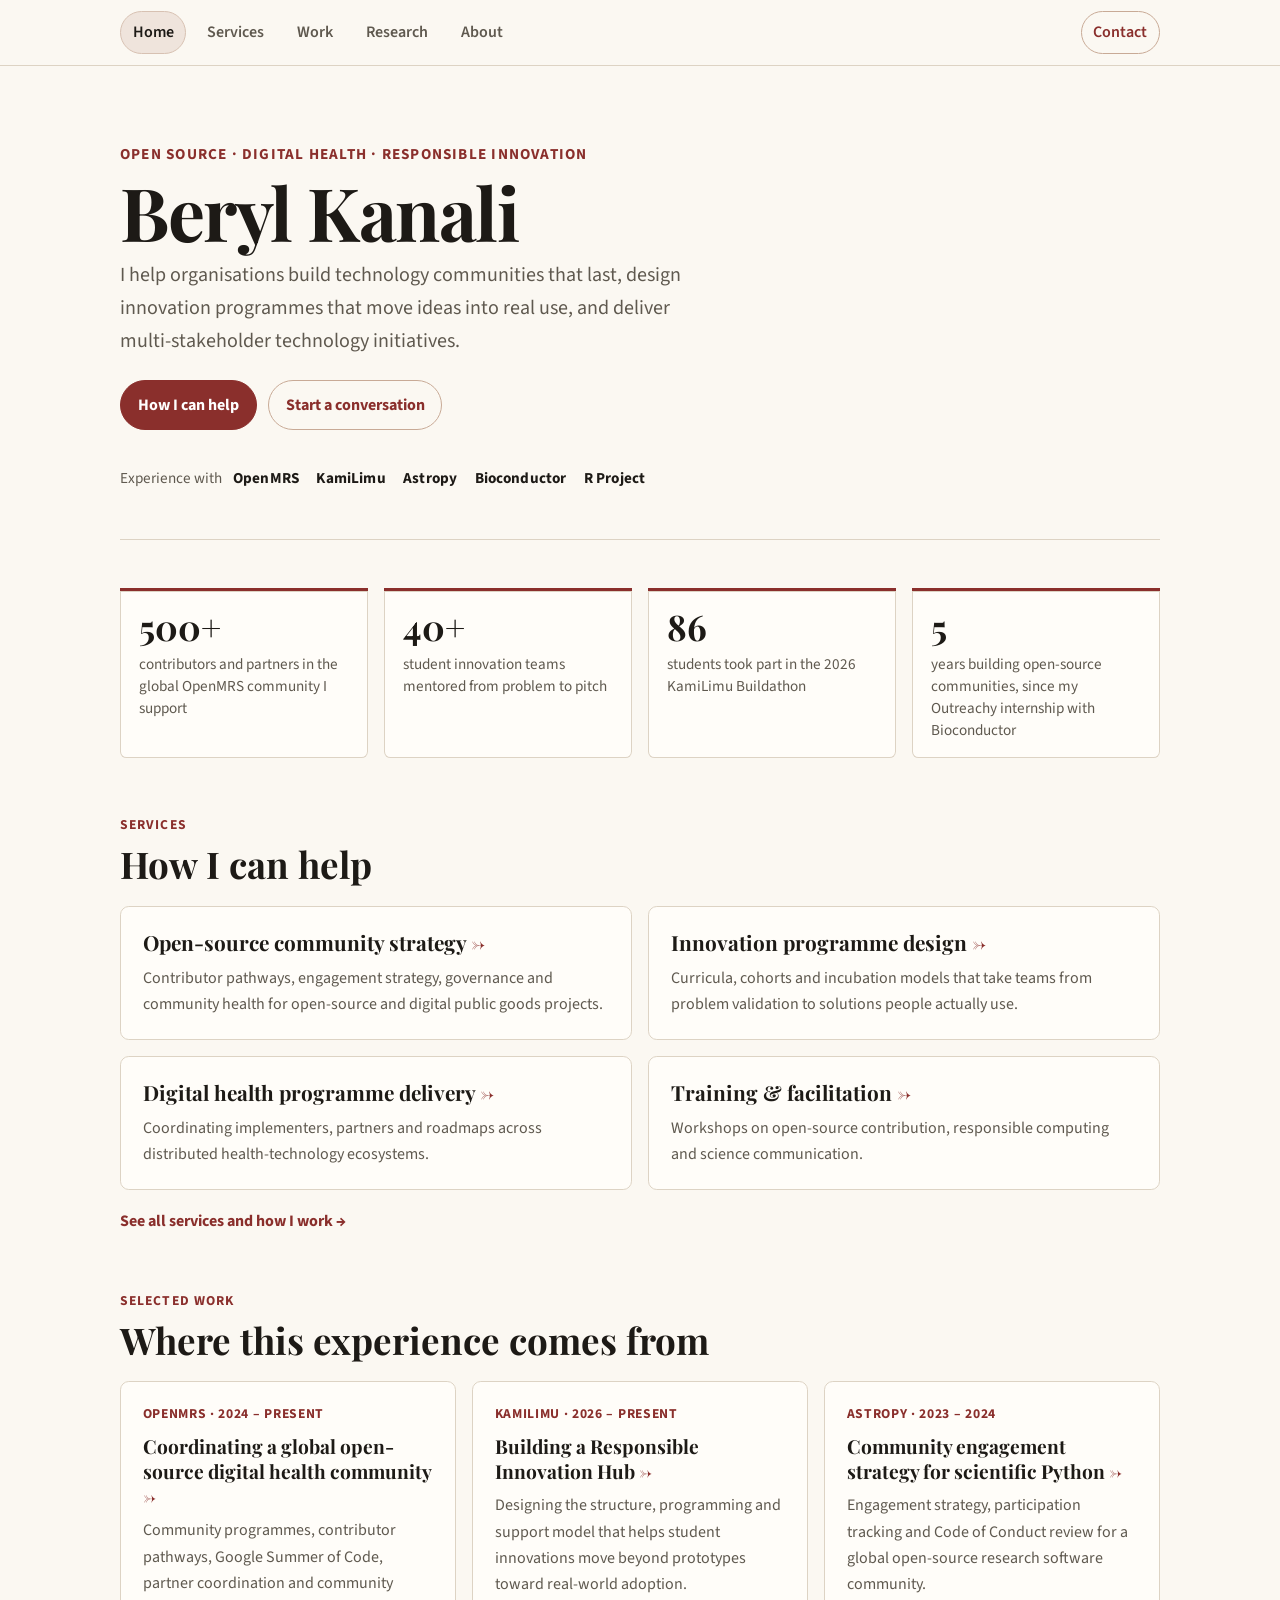
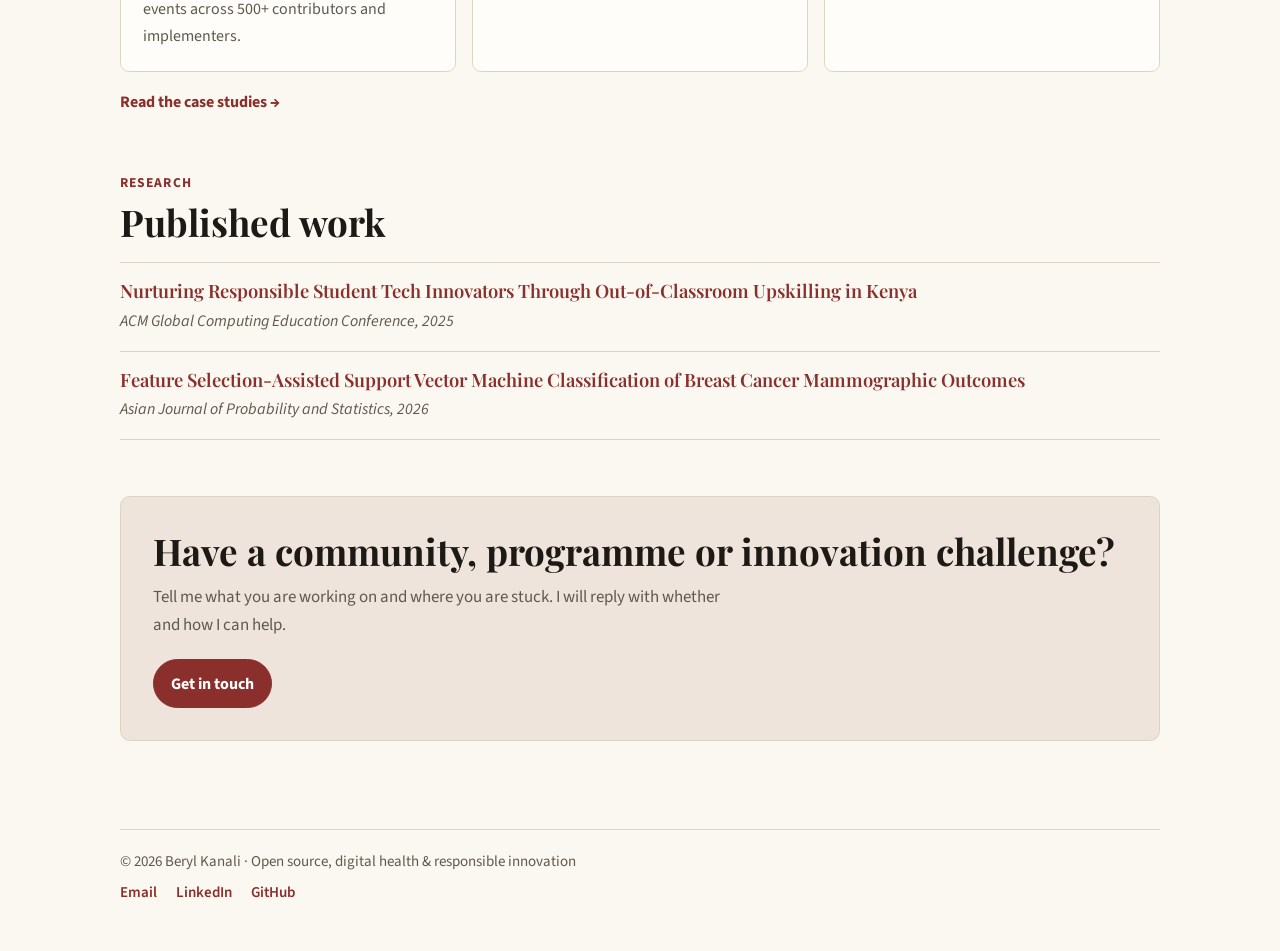
==== commit 421db76e: "Improve mobile nav, link work cards, tidy stylesheet, add 404 page - Mobile nav is now a single stic" ====
--- a/index.html
+++ b/index.html
@@ -34,7 +34,9 @@
         <li><a href="contact.html" class="nav-cta">Contact</a></li>
       </ul>
     </nav>
+  </header>
 
+  <main id="main">
     <section class="hero">
       <p class="hero-intro">Open source &middot; Digital health &middot; Responsible innovation</p>
       <h1>Beryl Kanali</h1>
@@ -52,16 +54,13 @@
         <span>Astropy</span> <span>Bioconductor</span> <span>R Project</span>
       </p>
     </section>
-  </header>
-
-  <main id="main">
     <!-- Proof: keep these numbers current -->
     <section class="section" aria-label="Selected impact">
       <ul class="stats">
         <li><strong>500+</strong><span>contributors and partners in the global OpenMRS community I support</span></li>
         <li><strong>40+</strong><span>student innovation teams mentored from problem to pitch</span></li>
         <li><strong>86</strong><span>students took part in the 2026 KamiLimu Buildathon</span></li>
-        <li><strong>2</strong><span>peer-reviewed publications in computing education and machine learning</span></li>
+        <li><strong>5</strong><span>years building open-source communities, since my Outreachy internship with Bioconductor</span></li>
       </ul>
     </section>
 
@@ -93,21 +92,21 @@
       <p class="eyebrow">Selected work</p>
       <h2>Where this experience comes from</h2>
       <div class="case-grid">
-        <article class="case-card">
+        <a class="case-card card-link" href="work.html#openmrs">
           <p class="case-org">OpenMRS &middot; 2024 – present</p>
           <h3>Coordinating a global open-source digital health community</h3>
           <p>Community programmes, contributor pathways, Google Summer of Code, partner coordination and community events across 500+ contributors and implementers.</p>
-        </article>
-        <article class="case-card">
+        </a>
+        <a class="case-card card-link" href="work.html#hub">
           <p class="case-org">KamiLimu &middot; 2026 – present</p>
           <h3>Building a Responsible Innovation Hub</h3>
           <p>Designing the structure, programming and support model that helps student innovations move beyond prototypes toward real-world adoption.</p>
-        </article>
-        <article class="case-card">
+        </a>
+        <a class="case-card card-link" href="work.html#astropy">
           <p class="case-org">Astropy &middot; 2023 – 2024</p>
           <h3>Community engagement strategy for scientific Python</h3>
           <p>Engagement strategy, participation tracking and Code of Conduct review for a global open-source research software community.</p>
-        </article>
+        </a>
       </div>
       <a href="work.html" class="project-link">Read the case studies</a>
     </section>
@@ -135,12 +134,13 @@
   </main>
 
   <footer>
-    <p>&copy; 2026 Beryl Kanali &middot; Open source, digital health &amp; responsible innovation</p>
+    <p>&copy; <span class="year">2026</span> Beryl Kanali &middot; Open source, digital health &amp; responsible innovation</p>
     <p class="footer-links">
       <a href="mailto:kanaliberyl@gmail.com">Email</a>
       <a href="https://linkedin.com/in/berylkanali" target="_blank" rel="noopener noreferrer">LinkedIn</a>
       <a href="https://github.com/BerylKanali" target="_blank" rel="noopener noreferrer">GitHub</a>
     </p>
   </footer>
+  <script>document.querySelectorAll(".year").forEach(function (el) { el.textContent = new Date().getFullYear(); });</script>
 </body>
 </html>
--- a/style.css
+++ b/style.css
@@ -1,18 +1,28 @@
 /*
  * Beryl Kanali — Personal Website
  * Editorial portfolio theme
+ *
+ * Order: tokens → base → navigation → hero → buttons → layout →
+ * components (A–Z by page) → footer → motion → responsive.
  */
 
 :root {
   --ink: #1d1a16;
   --ink-muted: #5f594f;
+  --ink-faint: #746b5e;
   --paper: #fbf8f2;
   --panel: #fffdf9;
   --line: #ddd3c4;
+  --line-strong: #cdbdac;
   --accent: #8a2f2c;
   --accent-dark: #692321;
   --accent-soft: #efe4dc;
-  --soft-background: #f4eee5;
+  --accent-line: #c8aa96;
+  --hover-bg: #f1ebdf;
+
+  --width: min(1040px, 92vw);
+  --radius: 0.55rem;
+  --serif: "Playfair Display", serif;
 }
 
 
@@ -45,679 +55,16 @@
   color: var(--ink);
 }
 
-
-/* =========================
-   Navigation
-   ========================= */
-
-.navbar {
-  position: sticky;
-  top: 0;
-  z-index: 1000;
-  border-bottom: 1px solid var(--line);
-  background: rgba(251, 248, 242, 0.96);
-  backdrop-filter: blur(8px);
-}
-
-.navbar ul {
-  list-style: none;
-  width: min(1040px, 92vw);
-  margin: 0 auto;
-  padding: 0.7rem 0;
-
-  display: flex;
-  align-items: center;
-  flex-wrap: wrap;
-  gap: 0.4rem 0.5rem;
-}
-
-.navbar li {
-  margin: 0;
-}
-
-.navbar a {
-  display: block;
-  padding: 0.45rem 0.72rem;
-
-  border-radius: 999px;
-  border: 1px solid transparent;
-
-  color: var(--ink-muted);
-  text-decoration: none;
-  font-weight: 600;
-
-  transition:
-    background-color 0.2s ease,
-    border-color 0.2s ease,
-    color 0.2s ease;
-}
-
-.navbar a:hover {
-  color: var(--ink);
-  background-color: #f1ebdf;
-  border-color: var(--line);
-}
-
-.navbar a[aria-current="page"] {
-  color: var(--ink);
-  background-color: var(--accent-soft);
-  border-color: #d7c1b2;
-}
-
-
-/* =========================
-   Hero
-   ========================= */
-
-.hero {
-  width: min(1040px, 92vw);
-  margin: 0 auto;
-  padding: 4.75rem 0 3rem;
-
-  text-align: left;
-  border-bottom: 1px solid var(--line);
-}
-
-.hero-intro {
-  margin: 0 0 0.45rem;
-
-  color: var(--accent);
-  font-size: 0.95rem;
-  font-weight: 700;
-  text-transform: uppercase;
-  letter-spacing: 0.08em;
-}
-
-.hero h1 {
-  margin: 0 0 0.55rem;
-
-  max-width: 15ch;
-
-  font-family: "Playfair Display", serif;
-  font-size: clamp(2.5rem, 7vw, 4.6rem);
-  line-height: 1.03;
-  letter-spacing: -0.02em;
-}
-
-.hero .tagline {
-  margin: 0 0 1rem;
-
-  max-width: 60ch;
-
-  color: var(--ink-muted);
-  font-size: clamp(1.08rem, 2vw, 1.25rem);
-}
-
-.hero-description {
-  max-width: 620px;
-  margin: 0 0 1.5rem;
-
-  color: var(--ink-muted);
-  font-size: 1.08rem;
-}
-
-.hero-actions {
-  display: flex;
-  flex-wrap: wrap;
-  gap: 0.7rem;
-  margin-top: 1.4rem;
-}
-
-
-/* =========================
-   Buttons
-   ========================= */
-
-.btn {
-  display: inline-block;
-
-  padding: 0.65rem 1.05rem;
-
-  background-color: var(--accent);
-  color: #ffffff;
-
-  text-decoration: none;
-  font-weight: 700;
-
-  border: 1px solid var(--accent);
-  border-radius: 999px;
-
-  transition:
-    background-color 0.2s ease,
-    color 0.2s ease,
-    border-color 0.2s ease,
-    transform 0.2s ease;
-}
-
-.btn:hover {
-  background-color: var(--accent-dark);
-  border-color: var(--accent-dark);
-  color: #ffffff;
-  transform: translateY(-1px);
-}
-
-.btn-secondary {
-  background-color: transparent;
-  color: var(--accent);
-  border-color: #c8aa96;
-}
-
-.btn-secondary:hover {
-  background-color: var(--accent-soft);
-  border-color: #c8aa96;
-  color: var(--accent-dark);
-}
-
-
-/* =========================
-   Main Layout
-   ========================= */
-
-main {
-  width: min(1040px, 92vw);
-  margin: 0 auto;
-  padding: 0 0 4rem;
-}
-
-.section {
-  padding: 3rem 0 0;
-}
-
-.section + .section {
-  margin-top: 0.5rem;
-}
-
-.section h2 {
-  margin: 0 0 1.15rem;
-
-  font-family: "Playfair Display", serif;
-  font-size: clamp(1.65rem, 3.8vw, 2.3rem);
-  line-height: 1.2;
-
-  color: var(--ink);
-}
-
-.section p {
-  max-width: 72ch;
-  margin: 0 0 1rem;
-
-  color: var(--ink-muted);
-  font-size: 1.06rem;
-}
-
-
-/* =========================
-   Homepage Focus Cards
-   ========================= */
-
-.focus-grid {
-  display: grid;
-  grid-template-columns: repeat(2, minmax(0, 1fr));
-  gap: 1rem;
-
-  margin-top: 1.25rem;
-}
-
-.focus-card {
-  padding: 1.35rem;
-
-  border: 1px solid var(--line);
-  border-radius: 0.55rem;
-
-  background: var(--panel);
-
-  transition:
-    transform 0.2s ease,
-    box-shadow 0.2s ease,
-    border-color 0.2s ease;
-}
-
-.focus-card:hover {
-  transform: translateY(-2px);
-  border-color: #cdbdac;
-  box-shadow: 0 8px 24px rgba(29, 26, 22, 0.05);
-}
-
-.focus-card h3 {
-  margin: 0 0 0.55rem;
-
-  font-family: "Playfair Display", serif;
-  font-size: 1.3rem;
-  line-height: 1.3;
-}
-
-.focus-card p {
-  margin: 0;
-  font-size: 1rem;
-}
-
-
-/* =========================
-   Education / Skills Lists
-   ========================= */
-
-.timeline {
-  list-style: none;
-
-  padding: 0;
-  margin: 1rem 0 0;
-
-  display: grid;
-  gap: 1rem;
-}
-
-.timeline li {
-  padding: 1.2rem 1.3rem;
-
-  border: 1px solid var(--line);
-  border-left: 3px solid var(--accent);
-  border-radius: 0.4rem;
-
-  background-color: var(--panel);
-
-  color: var(--ink-muted);
-}
-
-.timeline li strong {
-  display: block;
-  margin-bottom: 0.15rem;
-
-  color: var(--ink);
-  font-size: 1.07rem;
-}
-
-.timeline li em {
-  display: inline-block;
-  margin-bottom: 0.35rem;
-
-  font-style: italic;
-  color: #70675a;
-}
-
-
-/* =========================
-   Tag / Pill Lists
-   ========================= */
-
-.skills-list,
-.social-links {
-  list-style: none;
-
-  padding: 0;
-  margin: 1.1rem 0 0;
-
-  display: flex;
-  flex-wrap: wrap;
-  gap: 0.6rem;
-}
-
-.skills-list li,
-.social-links li {
-  padding: 0.48rem 0.78rem;
-
-  border: 1px solid var(--line);
-  border-radius: 999px;
-
-  background-color: var(--panel);
-
-  color: var(--ink-muted);
-}
-
-.skills-list a,
-.social-links a {
-  color: var(--accent);
-  text-decoration: none;
-  font-weight: 600;
-}
-
-.skills-list a:hover,
-.social-links a:hover {
-  color: var(--accent-dark);
-  text-decoration: underline;
-}
-
-
-/* =========================
-   Work Experience
-   ========================= */
-
-.experience-item {
-  margin: 0 0 1.4rem;
-  padding: 1.35rem 1.4rem;
-
-  border: 1px solid var(--line);
-  border-radius: 0.5rem;
-
-  background: var(--panel);
-}
-
-.experience-item h3 {
-  margin: 0 0 0.3rem;
-
-  font-family: "Playfair Display", serif;
-  font-size: 1.35rem;
-  line-height: 1.3;
-
-  color: var(--ink);
-}
-
-.experience-item .date,
-.project-item .date {
-  display: block;
-
-  margin-bottom: 0.8rem;
-
-  color: #746b5e;
-  font-style: italic;
-}
-
-.experience-item p {
-  max-width: 75ch;
-}
-
-.experience-item ul {
-  margin: 0.8rem 0 0 1.15rem;
-  padding: 0;
-}
-
-.experience-item li {
-  margin-bottom: 0.55rem;
-  padding-left: 0.15rem;
-
-  color: var(--ink-muted);
-}
-
-
-/* =========================
-   Nested Role Progression
-   ========================= */
-
-.role-progression {
-  margin-top: 1.5rem;
-  padding: 1.25rem;
-
-  border-left: 3px solid var(--accent);
-  border-radius: 0 0.4rem 0.4rem 0;
-
-  background: var(--soft-background);
-}
-
-.role-progression h4 {
-  margin: 0 0 0.25rem;
-
-  font-family: "Playfair Display", serif;
-  font-size: 1.2rem;
-
-  color: var(--ink);
-}
-
-.role-progression p {
-  font-size: 1rem;
-}
-
-.role-progression ul {
-  margin-bottom: 0;
-}
-
-
-/* =========================
-   Research / Fellowship Cards
-   ========================= */
-
-.project-item {
-  margin: 0 0 1.4rem;
-  padding: 1.35rem 1.4rem;
-
-  border: 1px solid var(--line);
-  border-radius: 0.5rem;
-
-  background: var(--panel);
-}
-
-.project-item h3 {
-  margin: 0 0 0.5rem;
-
-  max-width: 34ch;
-
-  font-family: "Playfair Display", serif;
-  font-size: 1.35rem;
-  line-height: 1.3;
-
-  color: var(--ink);
-}
-
-.project-item p {
-  margin-bottom: 0.8rem;
-}
-
-.project-link {
-  display: inline-block;
-  margin-top: 0.25rem;
-
-  color: var(--accent);
-  text-decoration: none;
-  font-weight: 700;
-}
-
-.project-link::after {
-  content: " →";
-}
-
-.project-link:hover {
-  color: var(--accent-dark);
-  text-decoration: underline;
-}
-
-
-/* =========================
-   Contact
-   ========================= */
-
-.social-links {
-  margin-top: 1.4rem;
-}
-
-.social-links li {
-  padding: 0;
-}
-
-.social-links a {
-  display: block;
-  padding: 0.55rem 0.9rem;
-}
-
-
-/* =========================
-   Contact CTA
-   ========================= */
-
-.contact-cta {
-  margin-top: 3rem;
-  padding: 2rem;
-
-  border: 1px solid var(--line);
-  border-radius: 0.6rem;
-
-  background: var(--accent-soft);
-}
-
-.contact-cta h2 {
-  margin-bottom: 0.7rem;
-}
-
-.contact-cta p {
-  margin-bottom: 1.2rem;
-}
-
-
-/* =========================
-   Footer
-   ========================= */
-
-footer {
-  width: min(1040px, 92vw);
-
-  margin: 1.5rem auto 0;
-  padding: 1.25rem 0 2.5rem;
-
-  border-top: 1px solid var(--line);
-
-  color: var(--ink-muted);
-  font-size: 0.94rem;
-  text-align: left;
-}
-
-
-/* =========================
-   Motion
-   ========================= */
-
-@keyframes rise-fade {
-  from {
-    opacity: 0;
-    transform: translateY(8px);
-  }
-
-  to {
-    opacity: 1;
-    transform: translateY(0);
-  }
-}
-
-.hero {
-  animation: rise-fade 0.45s ease both;
-}
-
-.section {
-  animation: rise-fade 0.5s ease both;
-}
-
-
-/* Respect reduced-motion preferences */
-@media (prefers-reduced-motion: reduce) {
-  html {
-    scroll-behavior: auto;
-  }
-
-  .hero,
-  .section {
-    animation: none;
-  }
-
-  .btn,
-  .focus-card {
-    transition: none;
-  }
-}
-
-
-/* =========================
-   Tablet / Mobile
-   ========================= */
-
-@media (max-width: 760px) {
-
-  .navbar {
-    overflow-x: auto;
-    -webkit-overflow-scrolling: touch;
-  }
-
-  .navbar ul {
-    width: max-content;
-    min-width: 100%;
-
-    justify-content: flex-start;
-    flex-wrap: nowrap;
-
-    padding: 0.6rem 4vw;
-  }
-
-  .navbar a {
-    white-space: nowrap;
-  }
-
-  .hero {
-    padding-top: 3.2rem;
-    padding-bottom: 2.3rem;
-  }
-
-  .hero h1 {
-    max-width: none;
-    font-size: clamp(2.4rem, 13vw, 3.7rem);
-  }
-
-  .hero-description {
-    font-size: 1.02rem;
-  }
-
-  .hero-actions {
-    align-items: flex-start;
-  }
-
-  .focus-grid {
-    grid-template-columns: 1fr;
-  }
-
-  .section {
-    padding-top: 2.3rem;
-  }
-
-  .experience-item,
-  .project-item {
-    padding: 1.15rem;
-  }
-
-  .contact-cta {
-    padding: 1.4rem;
-  }
-
-}
-
-
-/* =========================
-   Small Mobile
-   ========================= */
-
-@media (max-width: 480px) {
-
-  .hero {
-    width: 90vw;
-  }
-
-  main,
-  footer {
-    width: 90vw;
-  }
-
-  .hero-actions {
-    flex-direction: column;
-    align-items: stretch;
-  }
-
-  .hero-actions .btn {
-    text-align: center;
-  }
-
-  .skills-list,
-  .social-links {
-    gap: 0.45rem;
-  }
-
-  .timeline li,
-  .experience-item,
-  .project-item {
-    border-radius: 0.35rem;
-  }
-
-}
-
-
-/* ==========================================================
-   Consulting refresh (Nov 2026)
-   New components + accessibility. Later rules override above.
-   ========================================================== */
-
-/* Accessibility: skip link + visible keyboard focus */
+/* Keep anchored sections clear of the sticky nav */
+[id] {
+  scroll-margin-top: 5rem;
+}
+
+
+/* =========================
+   Accessibility
+   ========================= */
+
 .skip-link {
   position: absolute;
   left: 1rem;
@@ -742,18 +89,75 @@
   border-radius: 0.3rem;
 }
 
-/* Nav: highlight the contact link as the call to action */
+
+/* =========================
+   Navigation
+   ========================= */
+
+/* The header holds only the nav, so it is the element that sticks */
+body > header {
+  position: sticky;
+  top: 0;
+  z-index: 1000;
+}
+
+.navbar {
+  border-bottom: 1px solid var(--line);
+  background: rgba(251, 248, 242, 0.96);
+  backdrop-filter: blur(8px);
+}
+
 .navbar ul {
+  list-style: none;
+  width: var(--width);
+  margin: 0 auto;
+  padding: 0.7rem 0;
+  display: flex;
+  align-items: center;
+  flex-wrap: wrap;
   justify-content: flex-start;
-}
-
+  gap: 0.4rem 0.5rem;
+}
+
+.navbar li {
+  margin: 0;
+}
+
+/* Contact sits on the right as the call to action */
 .navbar li:last-child {
   margin-left: auto;
 }
 
+.navbar a {
+  display: block;
+  padding: 0.45rem 0.72rem;
+  border-radius: 999px;
+  border: 1px solid transparent;
+  color: var(--ink-muted);
+  text-decoration: none;
+  font-weight: 600;
+  white-space: nowrap;
+  transition:
+    background-color 0.2s ease,
+    border-color 0.2s ease,
+    color 0.2s ease;
+}
+
+.navbar a:hover {
+  color: var(--ink);
+  background-color: var(--hover-bg);
+  border-color: var(--line);
+}
+
+.navbar a[aria-current="page"] {
+  color: var(--ink);
+  background-color: var(--accent-soft);
+  border-color: #d7c1b2;
+}
+
 .navbar a.nav-cta {
   color: var(--accent);
-  border-color: #c8aa96;
+  border-color: var(--accent-line);
 }
 
 .navbar a.nav-cta:hover,
@@ -763,13 +167,53 @@
   border-color: var(--accent);
 }
 
-/* Hero */
+
+/* =========================
+   Hero
+   ========================= */
+
+.hero {
+  width: var(--width);
+  margin: 0 auto;
+  padding: 4.75rem 0 3rem;
+  text-align: left;
+  border-bottom: 1px solid var(--line);
+}
+
 .hero-page {
   padding: 3.75rem 0 2.5rem;
 }
 
+.hero-intro {
+  margin: 0 0 0.45rem;
+  color: var(--accent);
+  font-size: 0.95rem;
+  font-weight: 700;
+  text-transform: uppercase;
+  letter-spacing: 0.08em;
+}
+
+.hero h1 {
+  margin: 0 0 0.55rem;
+  max-width: 15ch;
+  font-family: var(--serif);
+  font-size: clamp(2.5rem, 7vw, 4.6rem);
+  line-height: 1.03;
+  letter-spacing: -0.02em;
+}
+
 .hero .tagline {
+  margin: 0 0 1rem;
   max-width: 58ch;
+  color: var(--ink-muted);
+  font-size: clamp(1.08rem, 2vw, 1.25rem);
+}
+
+.hero-actions {
+  display: flex;
+  flex-wrap: wrap;
+  gap: 0.7rem;
+  margin-top: 1.4rem;
 }
 
 .experience-with {
@@ -790,17 +234,188 @@
   margin-left: 0.5rem;
 }
 
-/* Small section label above headings */
-.eyebrow {
-  margin: 0 0 0.35rem !important;
-  color: var(--accent) !important;
-  font-size: 0.85rem !important;
+
+/* =========================
+   Buttons & links
+   ========================= */
+
+.btn {
+  display: inline-block;
+  padding: 0.65rem 1.05rem;
+  background-color: var(--accent);
+  color: #ffffff;
+  text-decoration: none;
+  font-weight: 700;
+  border: 1px solid var(--accent);
+  border-radius: 999px;
+  transition:
+    background-color 0.2s ease,
+    color 0.2s ease,
+    border-color 0.2s ease,
+    transform 0.2s ease;
+}
+
+.btn:hover {
+  background-color: var(--accent-dark);
+  border-color: var(--accent-dark);
+  color: #ffffff;
+  transform: translateY(-1px);
+}
+
+.btn-secondary {
+  background-color: transparent;
+  color: var(--accent);
+  border-color: var(--accent-line);
+}
+
+.btn-secondary:hover {
+  background-color: var(--accent-soft);
+  border-color: var(--accent-line);
+  color: var(--accent-dark);
+}
+
+.project-link {
+  display: inline-block;
+  margin-top: 0.25rem;
+  color: var(--accent);
+  text-decoration: none;
+  font-weight: 700;
+}
+
+.project-link::after {
+  content: " →";
+}
+
+.project-link:hover {
+  color: var(--accent-dark);
+  text-decoration: underline;
+}
+
+
+/* =========================
+   Layout
+   ========================= */
+
+main {
+  width: var(--width);
+  margin: 0 auto;
+  padding: 0 0 4rem;
+}
+
+.section {
+  padding: 3rem 0 0;
+}
+
+.section + .section {
+  margin-top: 0.5rem;
+}
+
+.section h2 {
+  margin: 0 0 1.15rem;
+  font-family: var(--serif);
+  font-size: clamp(1.65rem, 3.8vw, 2.3rem);
+  line-height: 1.2;
+  color: var(--ink);
+}
+
+.section p {
+  max-width: 72ch;
+  margin: 0 0 1rem;
+  color: var(--ink-muted);
+  font-size: 1.06rem;
+}
+
+/* Small label above a heading */
+.section .eyebrow {
+  margin: 0 0 0.35rem;
+  color: var(--accent);
+  font-size: 0.85rem;
   font-weight: 700;
   text-transform: uppercase;
   letter-spacing: 0.08em;
 }
 
-/* Impact numbers */
+
+/* =========================
+   Cards (shared)
+   ========================= */
+
+.focus-grid {
+  display: grid;
+  grid-template-columns: repeat(2, minmax(0, 1fr));
+  gap: 1rem;
+  margin-top: 1.25rem;
+}
+
+.focus-grid.three {
+  grid-template-columns: repeat(3, minmax(0, 1fr));
+}
+
+.focus-card,
+.case-card {
+  padding: 1.35rem;
+  border: 1px solid var(--line);
+  border-radius: var(--radius);
+  background: var(--panel);
+}
+
+.focus-card {
+  transition:
+    transform 0.2s ease,
+    box-shadow 0.2s ease,
+    border-color 0.2s ease;
+}
+
+.focus-card:hover {
+  transform: translateY(-2px);
+  border-color: var(--line-strong);
+  box-shadow: 0 8px 24px rgba(29, 26, 22, 0.05);
+}
+
+.focus-card h3 {
+  margin: 0 0 0.55rem;
+  font-family: var(--serif);
+  font-size: 1.3rem;
+  line-height: 1.3;
+}
+
+.focus-card p {
+  margin: 0;
+  font-size: 1rem;
+}
+
+/* Whole card is a link */
+.card-link {
+  display: block;
+  color: inherit;
+  text-decoration: none;
+  transition:
+    transform 0.2s ease,
+    box-shadow 0.2s ease,
+    border-color 0.2s ease;
+}
+
+.card-link:hover {
+  transform: translateY(-2px);
+  border-color: var(--line-strong);
+  box-shadow: 0 8px 24px rgba(29, 26, 22, 0.05);
+}
+
+.card-link h3::after {
+  content: " →";
+  color: var(--accent);
+}
+
+.focus-grid + .project-link,
+.case-grid + .project-link {
+  margin-top: 1.1rem;
+}
+
+
+/* =========================
+   Home: impact numbers
+   ========================= */
+
 .stats {
   list-style: none;
   margin: 0;
@@ -820,7 +435,7 @@
 
 .stats strong {
   display: block;
-  font-family: "Playfair Display", serif;
+  font-family: var(--serif);
   font-size: 2.2rem;
   line-height: 1.1;
   color: var(--ink);
@@ -834,44 +449,20 @@
   line-height: 1.45;
 }
 
-/* Clickable cards */
-.card-link {
-  display: block;
-  color: inherit;
-  text-decoration: none;
-}
-
-.card-link h3::after {
-  content: " →";
-  color: var(--accent);
-}
-
-.focus-grid.three {
-  grid-template-columns: repeat(3, minmax(0, 1fr));
-}
-
-.focus-grid + .project-link,
-.case-grid + .project-link {
-  margin-top: 1.1rem;
-}
-
-/* Selected work cards */
+
+/* =========================
+   Home: selected work
+   ========================= */
+
 .case-grid {
   display: grid;
   grid-template-columns: repeat(3, minmax(0, 1fr));
   gap: 1rem;
 }
 
-.case-card {
-  padding: 1.35rem;
-  border: 1px solid var(--line);
-  border-radius: 0.55rem;
-  background: var(--panel);
-}
-
 .case-card h3 {
   margin: 0 0 0.55rem;
-  font-family: "Playfair Display", serif;
+  font-family: var(--serif);
   font-size: 1.2rem;
   line-height: 1.3;
 }
@@ -890,7 +481,11 @@
   font-size: 1rem;
 }
 
-/* Publication list */
+
+/* =========================
+   Publications
+   ========================= */
+
 .pub-list {
   list-style: none;
   margin: 0;
@@ -905,7 +500,7 @@
 
 .pub-list a {
   display: block;
-  font-family: "Playfair Display", serif;
+  font-family: var(--serif);
   font-size: 1.15rem;
   font-weight: 600;
   line-height: 1.35;
@@ -923,7 +518,44 @@
   font-style: italic;
 }
 
-/* Services */
+
+/* =========================
+   Research / fellowship cards
+   ========================= */
+
+.project-item {
+  margin: 0 0 1.4rem;
+  padding: 1.35rem 1.4rem;
+  border: 1px solid var(--line);
+  border-radius: 0.5rem;
+  background: var(--panel);
+}
+
+.project-item h3 {
+  margin: 0 0 0.5rem;
+  max-width: 34ch;
+  font-family: var(--serif);
+  font-size: 1.35rem;
+  line-height: 1.3;
+  color: var(--ink);
+}
+
+.project-item p {
+  margin-bottom: 0.8rem;
+}
+
+.project-item .date {
+  display: block;
+  margin-bottom: 0.8rem;
+  color: var(--ink-faint);
+  font-style: italic;
+}
+
+
+/* =========================
+   Services
+   ========================= */
+
 .service-list {
   display: grid;
   gap: 1.25rem;
@@ -936,14 +568,13 @@
   gap: 1.5rem;
   padding: 1.6rem;
   border: 1px solid var(--line);
-  border-radius: 0.55rem;
+  border-radius: var(--radius);
   background: var(--panel);
-  scroll-margin-top: 5rem;
 }
 
 .service h3 {
   margin: 0 0 0.6rem;
-  font-family: "Playfair Display", serif;
+  font-family: var(--serif);
   font-size: 1.45rem;
   line-height: 1.25;
 }
@@ -1000,7 +631,7 @@
   display: block;
   margin-bottom: 0.4rem;
   color: var(--accent);
-  font-family: "Playfair Display", serif;
+  font-family: var(--serif);
   font-size: 1.5rem;
   font-weight: 700;
 }
@@ -1018,7 +649,50 @@
   line-height: 1.5;
 }
 
-/* Work page: link roles to services */
+
+/* =========================
+   Work: case studies
+   ========================= */
+
+.case-list {
+  display: grid;
+  gap: 1.4rem;
+}
+
+.case-study {
+  padding: 1.6rem;
+  border: 1px solid var(--line);
+  border-radius: var(--radius);
+  background: var(--panel);
+}
+
+.case-study h3 {
+  margin: 0 0 1rem;
+  font-family: var(--serif);
+  font-size: 1.5rem;
+  line-height: 1.25;
+}
+
+.case-cols {
+  display: grid;
+  grid-template-columns: repeat(3, minmax(0, 1fr));
+  gap: 1.5rem;
+}
+
+.section .case-cols p {
+  margin: 0;
+  font-size: 1rem;
+}
+
+.section .case-cols .case-label {
+  margin-bottom: 0.35rem;
+  color: var(--ink);
+  font-size: 0.85rem;
+  font-weight: 700;
+  text-transform: uppercase;
+  letter-spacing: 0.06em;
+}
+
 .section .relevance {
   margin: 1rem 0 0;
   padding-top: 0.8rem;
@@ -1026,34 +700,102 @@
   font-size: 0.95rem;
 }
 
-/* About: grouped skills */
-.skill-groups {
+/* Career at a glance */
+.glance {
+  list-style: none;
+  margin: 0;
+  padding: 0;
+  border-top: 1px solid var(--line);
+}
+
+.glance li {
   display: grid;
-  grid-template-columns: repeat(2, minmax(0, 1fr));
-  gap: 1.5rem 2rem;
-}
-
-.skill-groups h3 {
-  margin: 0;
-  font-size: 1.05rem;
-  color: var(--ink);
-}
-
-.skill-groups .skills-list {
-  margin-top: 0.6rem;
-  gap: 0.45rem;
-}
-
-.skill-groups .skills-list li {
-  padding: 0.35rem 0.7rem;
-  font-size: 0.95rem;
-}
-
-.timeline li em {
+  grid-template-columns: 9rem minmax(0, 1fr) auto;
+  gap: 1rem;
+  padding: 0.7rem 0;
+  border-bottom: 1px solid var(--line);
+  color: var(--ink-muted);
+}
+
+.glance span {
+  color: var(--ink-faint);
+  font-style: italic;
+}
+
+.glance strong {
+  color: var(--ink);
+}
+
+.section .glance-note {
+  margin-top: 1rem;
+  font-size: 0.98rem;
+}
+
+
+/* =========================
+   About
+   ========================= */
+
+.section .background-line {
+  line-height: 1.9;
+}
+
+
+/* =========================
+   Pill lists
+   ========================= */
+
+.skills-list,
+.social-links {
+  list-style: none;
+  padding: 0;
+  margin: 1.1rem 0 0;
+  display: flex;
+  flex-wrap: wrap;
+  gap: 0.6rem;
+}
+
+.skills-list li,
+.social-links li {
+  padding: 0.48rem 0.78rem;
+  border: 1px solid var(--line);
+  border-radius: 999px;
+  background-color: var(--panel);
+  color: var(--ink-muted);
+}
+
+.skills-list a,
+.social-links a {
+  color: var(--accent);
+  text-decoration: none;
+  font-weight: 600;
+}
+
+.skills-list a:hover,
+.social-links a:hover {
+  color: var(--accent-dark);
+  text-decoration: underline;
+}
+
+/* Social links: the whole pill is clickable */
+.social-links {
+  margin-top: 1.4rem;
+}
+
+.social-links li {
+  padding: 0;
+}
+
+.social-links a {
   display: block;
-}
-
-/* Contact */
+  padding: 0.55rem 0.9rem;
+}
+
+
+/* =========================
+   Contact
+   ========================= */
+
 .contact-layout {
   display: grid;
   grid-template-columns: minmax(0, 1.4fr) minmax(0, 1fr);
@@ -1086,7 +828,41 @@
   font-weight: 700;
 }
 
-/* Footer */
+/* End-of-page call to action */
+.contact-cta {
+  padding: 2rem;
+  border: 1px solid var(--line);
+  border-radius: 0.6rem;
+  background: var(--accent-soft);
+}
+
+.section.contact-cta {
+  margin-top: 3.5rem;
+}
+
+.contact-cta h2 {
+  margin-bottom: 0.7rem;
+}
+
+.contact-cta p {
+  margin-bottom: 1.2rem;
+}
+
+
+/* =========================
+   Footer
+   ========================= */
+
+footer {
+  width: var(--width);
+  margin: 1.5rem auto 0;
+  padding: 1.25rem 0 2.5rem;
+  border-top: 1px solid var(--line);
+  color: var(--ink-muted);
+  font-size: 0.94rem;
+  text-align: left;
+}
+
 footer p {
   margin: 0 0 0.35rem;
 }
@@ -1101,7 +877,59 @@
   text-decoration: underline;
 }
 
-/* Tablet */
+
+/* =========================
+   Motion
+   ========================= */
+
+@keyframes rise-fade {
+  from {
+    opacity: 0;
+    transform: translateY(8px);
+  }
+
+  to {
+    opacity: 1;
+    transform: translateY(0);
+  }
+}
+
+.hero {
+  animation: rise-fade 0.45s ease both;
+}
+
+.section {
+  animation: rise-fade 0.5s ease both;
+}
+
+@media (prefers-reduced-motion: reduce) {
+  html {
+    scroll-behavior: auto;
+  }
+
+  .hero,
+  .section {
+    animation: none;
+  }
+
+  .btn,
+  .focus-card,
+  .card-link {
+    transition: none;
+  }
+
+  .card-link:hover,
+  .focus-card:hover,
+  .btn:hover {
+    transform: none;
+  }
+}
+
+
+/* =========================
+   Tablet (≤ 900px)
+   ========================= */
+
 @media (max-width: 900px) {
   .stats,
   .steps {
@@ -1120,37 +948,122 @@
   }
 }
 
-/* Mobile: wrap nav onto two short rows instead of hiding links off-screen */
+
+/* =========================
+   Mobile (≤ 760px)
+   ========================= */
+
 @media (max-width: 760px) {
-  .navbar {
-    position: static;
-    overflow-x: visible;
-  }
-
+  /*
+   * Nav: one compact row that stays pinned to the top.
+   * If the links don't fit, the row scrolls sideways and
+   * Contact stays visible on the right.
+   */
   .navbar ul {
-    width: 92vw;
-    min-width: 0;
-    flex-wrap: wrap;
-    justify-content: flex-start;
-    padding: 0.55rem 0;
-    gap: 0.3rem;
+    width: 100%;
+    flex-wrap: nowrap;
+    gap: 0;
+    padding: 0.5rem 3vw;
+    overflow-x: auto;
+    scrollbar-width: none;
+    -webkit-overflow-scrolling: touch;
+  }
+
+  .navbar ul::-webkit-scrollbar {
+    display: none;
   }
 
   .navbar a {
-    padding: 0.35rem 0.65rem;
-    font-size: 0.95rem;
+    padding: 0.32rem 0.5rem;
+    font-size: 0.93rem;
   }
 
   .navbar li:last-child {
-    margin-left: 0;
-  }
-
-  .skill-groups {
+    position: sticky;
+    right: 0;
+    background: var(--paper);
+    border-radius: 999px;
+  }
+
+  /* Fade the links that slide under Contact */
+  .navbar li:last-child::before {
+    content: "";
+    position: absolute;
+    top: 0;
+    bottom: 0;
+    right: 100%;
+    width: 1.5rem;
+    background: linear-gradient(to right, rgba(251, 248, 242, 0), var(--paper));
+    pointer-events: none;
+  }
+
+  .hero {
+    padding-top: 3.2rem;
+    padding-bottom: 2.3rem;
+  }
+
+  .hero h1 {
+    max-width: none;
+    font-size: clamp(2.4rem, 13vw, 3.7rem);
+  }
+
+  .hero-actions {
+    align-items: flex-start;
+  }
+
+  .section {
+    padding-top: 2.3rem;
+  }
+
+  .focus-grid,
+  .case-cols {
     grid-template-columns: 1fr;
   }
-}
+
+  .case-cols {
+    gap: 1rem;
+  }
+
+  .glance li {
+    grid-template-columns: 1fr;
+    gap: 0;
+  }
+
+  .project-item {
+    padding: 1.15rem;
+  }
+
+  .contact-cta {
+    padding: 1.4rem;
+  }
+}
+
+
+/* =========================
+   Small mobile (≤ 480px)
+   ========================= */
 
 @media (max-width: 480px) {
+  .hero,
+  main,
+  footer {
+    width: 90vw;
+  }
+
+  .navbar a {
+    padding: 0.3rem 0.4rem;
+    font-size: 0.9rem;
+  }
+
+  .hero-actions {
+    flex-direction: column;
+    align-items: stretch;
+  }
+
+  .hero-actions .btn {
+    text-align: center;
+  }
+
   .stats,
   .steps {
     grid-template-columns: 1fr;
@@ -1160,106 +1073,12 @@
     font-size: 1.9rem;
   }
 
-  .navbar ul {
-    width: 90vw;
-  }
-}
-
-@media (prefers-reduced-motion: reduce) {
-  .focus-card,
-  .card-link {
-    transition: none;
-  }
-}
-
-.section.contact-cta {
-  margin-top: 3.5rem;
-}
-
-/* Case studies (work page) */
-.case-list {
-  display: grid;
-  gap: 1.4rem;
-}
-
-.case-study {
-  padding: 1.6rem;
-  border: 1px solid var(--line);
-  border-radius: 0.55rem;
-  background: var(--panel);
-  scroll-margin-top: 5rem;
-}
-
-.case-study h3 {
-  margin: 0 0 1rem;
-  font-family: "Playfair Display", serif;
-  font-size: 1.5rem;
-  line-height: 1.25;
-}
-
-.case-cols {
-  display: grid;
-  grid-template-columns: repeat(3, minmax(0, 1fr));
-  gap: 1.5rem;
-}
-
-.section .case-cols p {
-  margin: 0;
-  font-size: 1rem;
-}
-
-.section .case-cols .case-label {
-  margin-bottom: 0.35rem;
-  color: var(--ink);
-  font-size: 0.85rem;
-  font-weight: 700;
-  text-transform: uppercase;
-  letter-spacing: 0.06em;
-}
-
-/* Career at a glance */
-.glance {
-  list-style: none;
-  margin: 0;
-  padding: 0;
-  border-top: 1px solid var(--line);
-}
-
-.glance li {
-  display: grid;
-  grid-template-columns: 9rem minmax(0, 1fr) auto;
-  gap: 1rem;
-  padding: 0.7rem 0;
-  border-bottom: 1px solid var(--line);
-  color: var(--ink-muted);
-}
-
-.glance span {
-  color: #746b5e;
-  font-style: italic;
-}
-
-.glance strong {
-  color: var(--ink);
-}
-
-.section .glance-note {
-  margin-top: 1rem;
-  font-size: 0.98rem;
-}
-
-.section .background-line {
-  line-height: 1.9;
-}
-
-@media (max-width: 760px) {
-  .case-cols {
-    grid-template-columns: 1fr;
-    gap: 1rem;
-  }
-
-  .glance li {
-    grid-template-columns: 1fr;
-    gap: 0;
-  }
-}
+  .skills-list,
+  .social-links {
+    gap: 0.45rem;
+  }
+
+  .project-item {
+    border-radius: 0.35rem;
+  }
+}
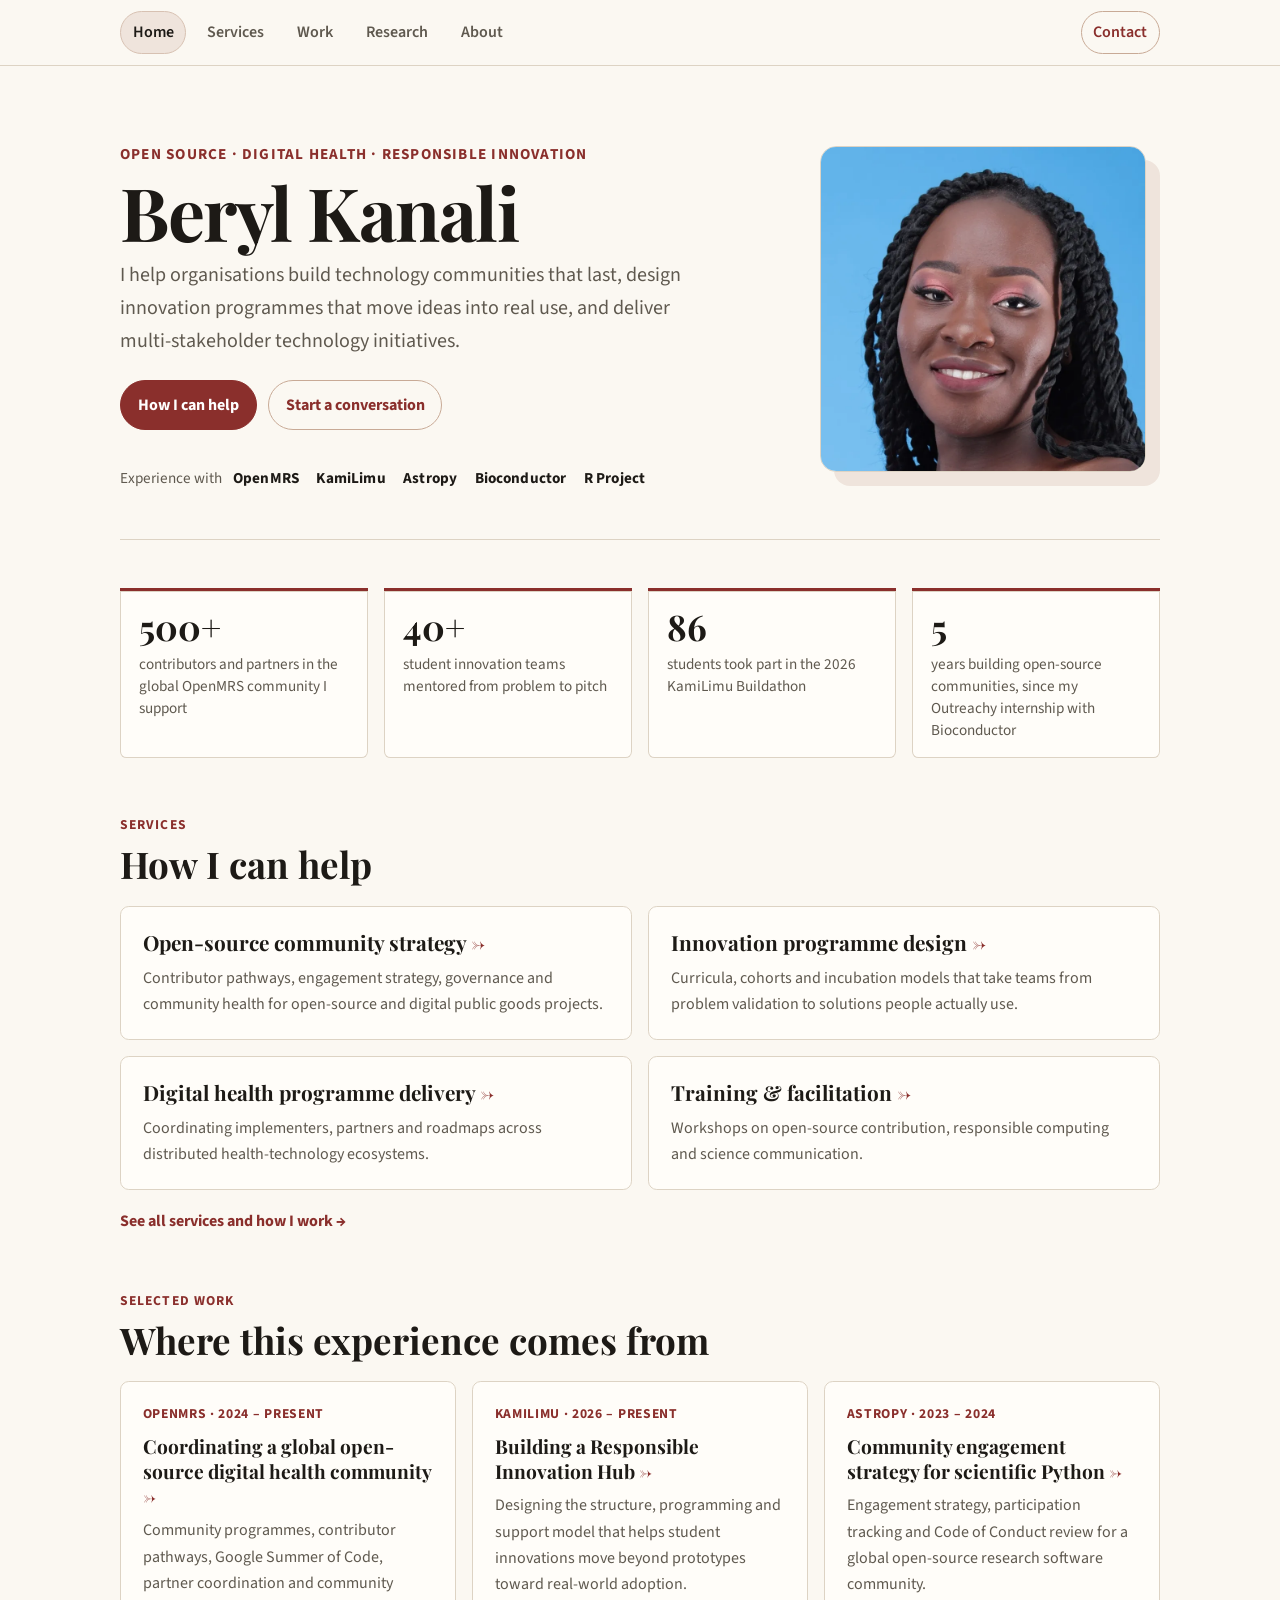
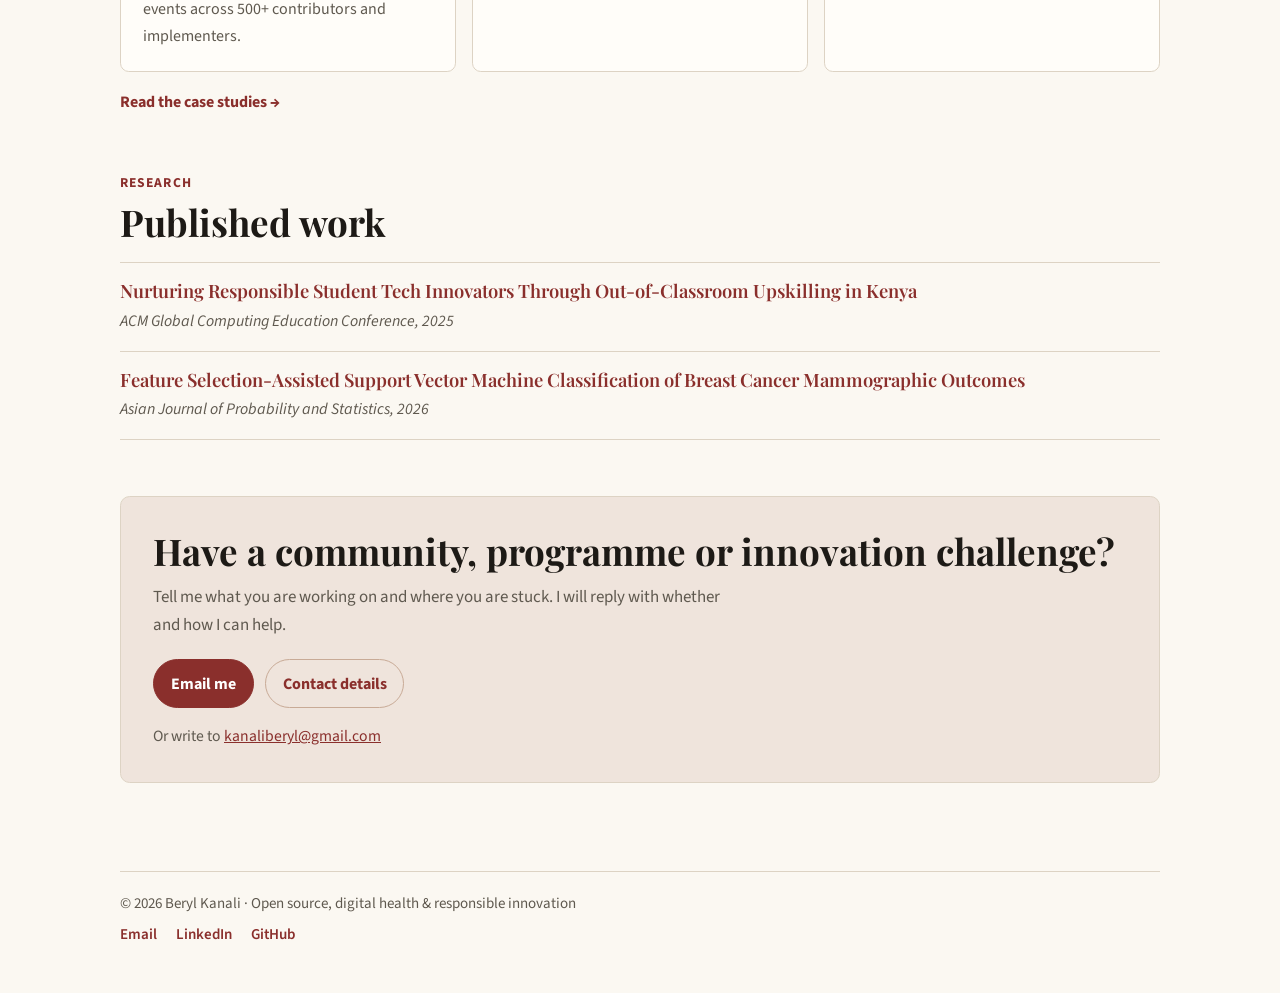
==== commit b8de2a39: "Add headshot, link-preview image, sitemap and direct email CTAs - Headshot beside the homepage hero " ====
--- a/index.html
+++ b/index.html
@@ -11,7 +11,14 @@
   <meta property="og:type" content="website">
   <meta property="og:title" content="Beryl Kanali – Open Source, Digital Health & Innovation Consultant">
   <meta property="og:description" content="Beryl Kanali is an independent consultant helping health-tech organisations, open-source projects and innovation programmes build communities, design programmes and deliver technology initiatives.">
-  <meta name="twitter:card" content="summary">
+  <meta property="og:url" content="https://berylkanali.github.io/personal-website/">
+  <meta property="og:site_name" content="Beryl Kanali">
+  <meta property="og:image" content="https://berylkanali.github.io/personal-website/images/og-card.jpg">
+  <meta property="og:image:width" content="1200">
+  <meta property="og:image:height" content="630">
+  <meta property="og:image:alt" content="Beryl Kanali – open source, digital health and responsible innovation">
+  <meta name="twitter:card" content="summary_large_image">
+  <link rel="canonical" href="https://berylkanali.github.io/personal-website/">
 
   <link rel="icon" href="data:image/svg+xml,%3Csvg xmlns='http://www.w3.org/2000/svg' viewBox='0 0 64 64'%3E%3Crect width='64' height='64' rx='14' fill='%238a2f2c'/%3E%3Ctext x='50%25' y='54%25' dominant-baseline='middle' text-anchor='middle' font-family='Georgia,serif' font-size='30' font-weight='700' fill='%23fbf8f2'%3EBK%3C/text%3E%3C/svg%3E">
   <link rel="preconnect" href="https://fonts.googleapis.com">
@@ -37,22 +44,30 @@
   </header>
 
   <main id="main">
-    <section class="hero">
-      <p class="hero-intro">Open source &middot; Digital health &middot; Responsible innovation</p>
-      <h1>Beryl Kanali</h1>
-      <p class="tagline">
-        I help organisations build technology communities that last, design
-        innovation programmes that move ideas into real use, and deliver
-        multi-stakeholder technology initiatives.
-      </p>
-      <div class="hero-actions">
-        <a href="services.html" class="btn">How I can help</a>
-        <a href="contact.html" class="btn btn-secondary">Start a conversation</a>
+    <section class="hero hero-split">
+      <div class="hero-text">
+        <p class="hero-intro">Open source &middot; Digital health &middot; Responsible innovation</p>
+        <h1>Beryl Kanali</h1>
+        <p class="tagline">
+          I help organisations build technology communities that last, design
+          innovation programmes that move ideas into real use, and deliver
+          multi-stakeholder technology initiatives.
+        </p>
+        <div class="hero-actions">
+          <a href="services.html" class="btn">How I can help</a>
+          <a href="contact.html" class="btn btn-secondary">Start a conversation</a>
+        </div>
+        <p class="experience-with">
+          Experience with <span>OpenMRS</span> <span>KamiLimu</span>
+          <span>Astropy</span> <span>Bioconductor</span> <span>R Project</span>
+        </p>
       </div>
-      <p class="experience-with">
-        Experience with <span>OpenMRS</span> <span>KamiLimu</span>
-        <span>Astropy</span> <span>Bioconductor</span> <span>R Project</span>
-      </p>
+      <figure class="hero-photo">
+        <picture>
+          <source srcset="images/beryl-kanali.webp" type="image/webp">
+          <img src="images/beryl-kanali.jpg" alt="Portrait of Beryl Kanali" width="800" height="800" fetchpriority="high">
+        </picture>
+      </figure>
     </section>
     <!-- Proof: keep these numbers current -->
     <section class="section" aria-label="Selected impact">
@@ -129,7 +144,11 @@
     <section class="section contact-cta">
       <h2>Have a community, programme or innovation challenge?</h2>
       <p>Tell me what you are working on and where you are stuck. I will reply with whether and how I can help.</p>
-      <a href="contact.html" class="btn">Get in touch</a>
+      <div class="hero-actions">
+        <a href="mailto:kanaliberyl@gmail.com?subject=Enquiry%20from%20your%20website" class="btn">Email me</a>
+        <a href="contact.html" class="btn btn-secondary">Contact details</a>
+      </div>
+      <p class="cta-email">Or write to <a href="mailto:kanaliberyl@gmail.com">kanaliberyl@gmail.com</a></p>
     </section>
   </main>
 
--- a/style.css
+++ b/style.css
@@ -232,6 +232,35 @@
 
 .experience-with span:first-child {
   margin-left: 0.5rem;
+}
+
+/* Homepage hero: text beside portrait */
+.hero-split {
+  display: grid;
+  grid-template-columns: minmax(0, 1fr) minmax(0, 340px);
+  gap: 3.5rem;
+  align-items: center;
+}
+
+
+/* =========================
+   Portrait
+   ========================= */
+
+.hero-photo,
+.about-photo {
+  /* leave room for the offset shadow so it stays inside the page width */
+  margin: 0 14px 14px 0;
+}
+
+.hero-photo img,
+.about-photo img {
+  display: block;
+  width: 100%;
+  height: auto;
+  border: 1px solid var(--line);
+  border-radius: 1rem;
+  box-shadow: 14px 14px 0 var(--accent-soft);
 }
 
 
@@ -736,6 +765,17 @@
    About
    ========================= */
 
+.about-intro {
+  display: grid;
+  grid-template-columns: minmax(0, 1fr) 260px;
+  gap: 3rem;
+  align-items: start;
+}
+
+.about-photo {
+  margin-top: 0.5rem;
+}
+
 .section .background-line {
   line-height: 1.9;
 }
@@ -848,6 +888,15 @@
   margin-bottom: 1.2rem;
 }
 
+.contact-cta .hero-actions {
+  margin-top: 0;
+}
+
+.section .cta-email {
+  margin: 1rem 0 0;
+  font-size: 0.98rem;
+}
+
 
 /* =========================
    Footer
@@ -945,6 +994,16 @@
   .contact-layout {
     grid-template-columns: 1fr;
     gap: 1rem;
+  }
+
+  .hero-split {
+    grid-template-columns: minmax(0, 1fr) minmax(0, 250px);
+    gap: 2.25rem;
+  }
+
+  .about-intro {
+    grid-template-columns: minmax(0, 1fr) 200px;
+    gap: 2rem;
   }
 }
 
@@ -1007,6 +1066,26 @@
     font-size: clamp(2.4rem, 13vw, 3.7rem);
   }
 
+  /* Portrait moves above the text as a small round photo */
+  .hero-split,
+  .about-intro {
+    grid-template-columns: 1fr;
+    gap: 1.5rem;
+  }
+
+  .hero-photo,
+  .about-photo {
+    order: -1;
+    width: 136px;
+    margin: 0 6px 6px 0;
+  }
+
+  .hero-photo img,
+  .about-photo img {
+    border-radius: 50%;
+    box-shadow: 6px 6px 0 var(--accent-soft);
+  }
+
   .hero-actions {
     align-items: flex-start;
   }
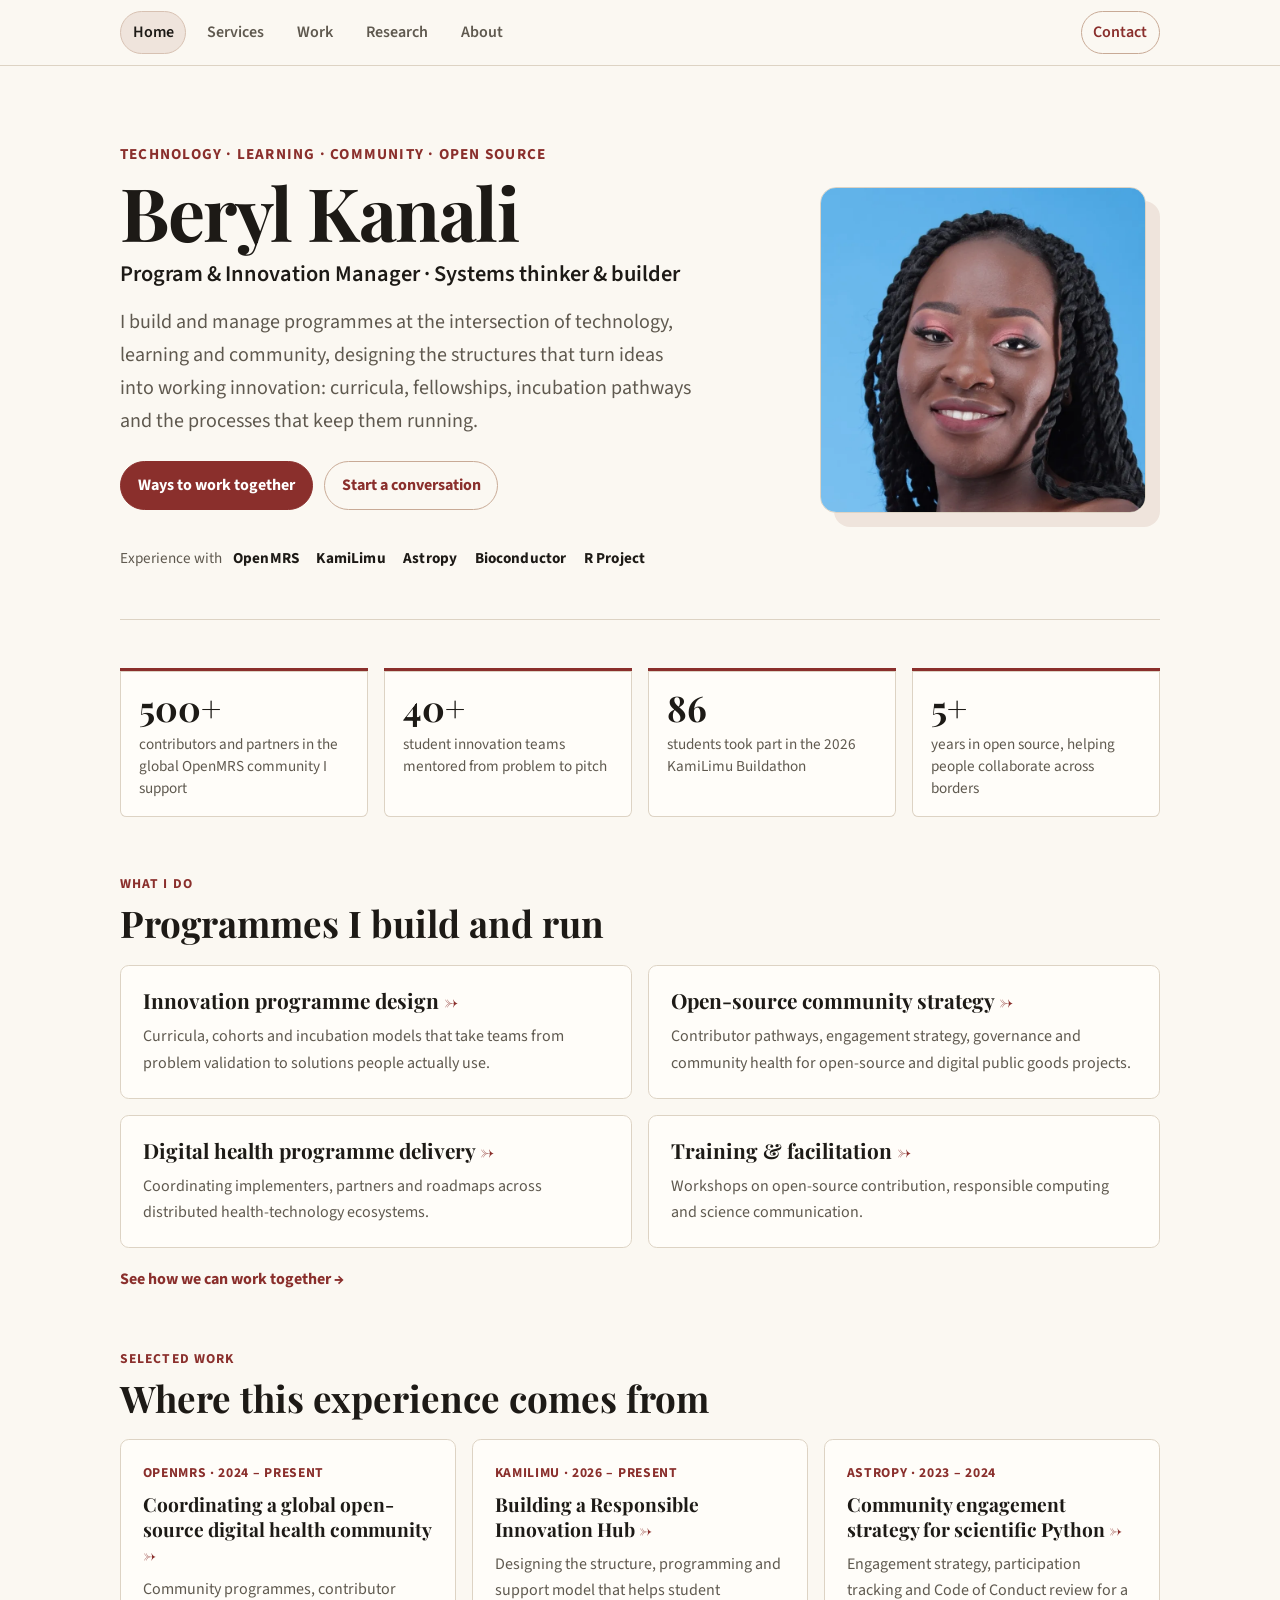
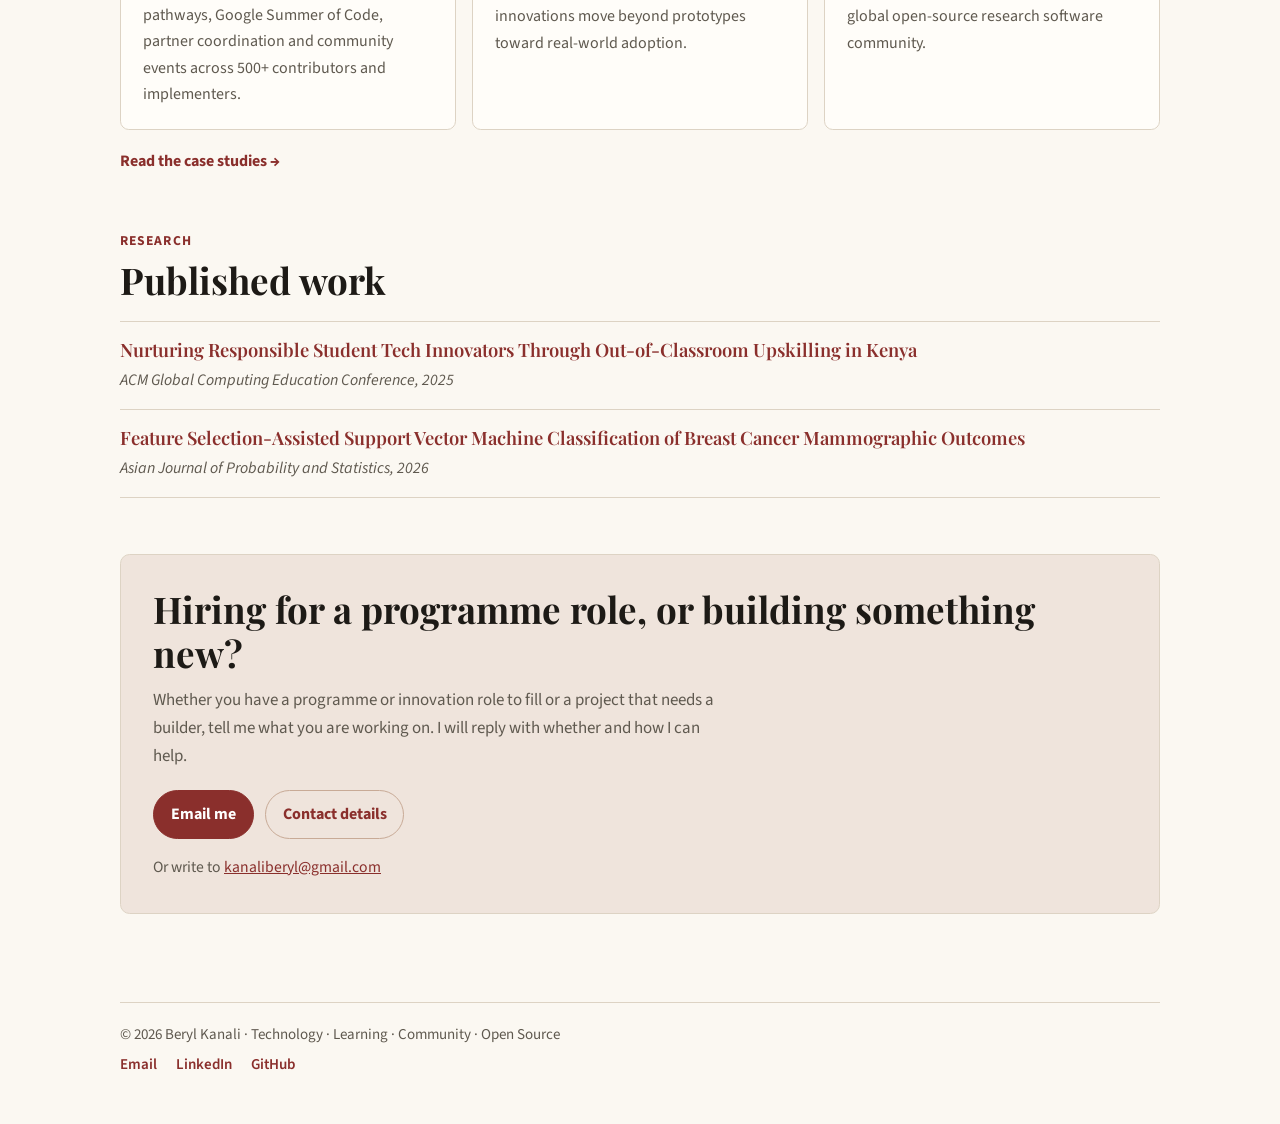
==== commit acb48e6b: "Align site positioning with new LinkedIn headline Lead with "Program & Innovation Manager · Systems " ====
--- a/index.html
+++ b/index.html
@@ -3,20 +3,20 @@
 <head>
   <meta charset="UTF-8">
   <meta name="viewport" content="width=device-width, initial-scale=1.0">
-  <title>Beryl Kanali – Open Source, Digital Health & Innovation Consultant</title>
-  <meta name="description" content="Beryl Kanali is an independent consultant helping health-tech organisations, open-source projects and innovation programmes build communities, design programmes and deliver technology initiatives.">
+  <title>Beryl Kanali – Program & Innovation Manager</title>
+  <meta name="description" content="Beryl Kanali is a program and innovation manager who builds programmes at the intersection of technology, learning and community: curricula, fellowships, incubation pathways and open-source communities.">
   <meta name="author" content="Beryl Kanali">
 
   <!-- Link previews (LinkedIn, WhatsApp, Slack, email) -->
   <meta property="og:type" content="website">
-  <meta property="og:title" content="Beryl Kanali – Open Source, Digital Health & Innovation Consultant">
-  <meta property="og:description" content="Beryl Kanali is an independent consultant helping health-tech organisations, open-source projects and innovation programmes build communities, design programmes and deliver technology initiatives.">
+  <meta property="og:title" content="Beryl Kanali – Program & Innovation Manager">
+  <meta property="og:description" content="Beryl Kanali is a program and innovation manager who builds programmes at the intersection of technology, learning and community: curricula, fellowships, incubation pathways and open-source communities.">
   <meta property="og:url" content="https://berylkanali.github.io/personal-website/">
   <meta property="og:site_name" content="Beryl Kanali">
   <meta property="og:image" content="https://berylkanali.github.io/personal-website/images/og-card.jpg">
   <meta property="og:image:width" content="1200">
   <meta property="og:image:height" content="630">
-  <meta property="og:image:alt" content="Beryl Kanali – open source, digital health and responsible innovation">
+  <meta property="og:image:alt" content="Beryl Kanali – Program &amp; Innovation Manager">
   <meta name="twitter:card" content="summary_large_image">
   <link rel="canonical" href="https://berylkanali.github.io/personal-website/">
 
@@ -46,15 +46,17 @@
   <main id="main">
     <section class="hero hero-split">
       <div class="hero-text">
-        <p class="hero-intro">Open source &middot; Digital health &middot; Responsible innovation</p>
+        <p class="hero-intro">Technology &middot; Learning &middot; Community &middot; Open Source</p>
         <h1>Beryl Kanali</h1>
+        <p class="hero-role"><span>Program &amp; Innovation Manager</span> &middot; <span>Systems thinker &amp; builder</span></p>
         <p class="tagline">
-          I help organisations build technology communities that last, design
-          innovation programmes that move ideas into real use, and deliver
-          multi-stakeholder technology initiatives.
+          I build and manage programmes at the intersection of technology, learning
+          and community, designing the structures that turn ideas into working
+          innovation: curricula, fellowships, incubation pathways and the
+          processes that keep them running.
         </p>
         <div class="hero-actions">
-          <a href="services.html" class="btn">How I can help</a>
+          <a href="services.html" class="btn">Ways to work together</a>
           <a href="contact.html" class="btn btn-secondary">Start a conversation</a>
         </div>
         <p class="experience-with">
@@ -75,21 +77,21 @@
         <li><strong>500+</strong><span>contributors and partners in the global OpenMRS community I support</span></li>
         <li><strong>40+</strong><span>student innovation teams mentored from problem to pitch</span></li>
         <li><strong>86</strong><span>students took part in the 2026 KamiLimu Buildathon</span></li>
-        <li><strong>5</strong><span>years building open-source communities, since my Outreachy internship with Bioconductor</span></li>
+        <li><strong>5+</strong><span>years in open source, helping people collaborate across borders</span></li>
       </ul>
     </section>
 
     <section class="section">
-      <p class="eyebrow">Services</p>
-      <h2>How I can help</h2>
+      <p class="eyebrow">What I do</p>
+      <h2>Programmes I build and run</h2>
       <div class="focus-grid">
+        <a class="focus-card card-link" href="services.html#innovation">
+          <h3>Innovation programme design</h3>
+          <p>Curricula, cohorts and incubation models that take teams from problem validation to solutions people actually use.</p>
+        </a>
         <a class="focus-card card-link" href="services.html#community">
           <h3>Open-source community strategy</h3>
           <p>Contributor pathways, engagement strategy, governance and community health for open-source and digital public goods projects.</p>
-        </a>
-        <a class="focus-card card-link" href="services.html#innovation">
-          <h3>Innovation programme design</h3>
-          <p>Curricula, cohorts and incubation models that take teams from problem validation to solutions people actually use.</p>
         </a>
         <a class="focus-card card-link" href="services.html#delivery">
           <h3>Digital health programme delivery</h3>
@@ -100,7 +102,7 @@
           <p>Workshops on open-source contribution, responsible computing and science communication.</p>
         </a>
       </div>
-      <a href="services.html" class="project-link">See all services and how I work</a>
+      <a href="services.html" class="project-link">See how we can work together</a>
     </section>
 
     <section class="section">
@@ -142,8 +144,8 @@
     </section>
 
     <section class="section contact-cta">
-      <h2>Have a community, programme or innovation challenge?</h2>
-      <p>Tell me what you are working on and where you are stuck. I will reply with whether and how I can help.</p>
+      <h2>Hiring for a programme role, or building something new?</h2>
+      <p>Whether you have a programme or innovation role to fill or a project that needs a builder, tell me what you are working on. I will reply with whether and how I can help.</p>
       <div class="hero-actions">
         <a href="mailto:kanaliberyl@gmail.com?subject=Enquiry%20from%20your%20website" class="btn">Email me</a>
         <a href="contact.html" class="btn btn-secondary">Contact details</a>
@@ -153,7 +155,7 @@
   </main>
 
   <footer>
-    <p>&copy; <span class="year">2026</span> Beryl Kanali &middot; Open source, digital health &amp; responsible innovation</p>
+    <p>&copy; <span class="year">2026</span> Beryl Kanali &middot; Technology &middot; Learning &middot; Community &middot; Open Source</p>
     <p class="footer-links">
       <a href="mailto:kanaliberyl@gmail.com">Email</a>
       <a href="https://linkedin.com/in/berylkanali" target="_blank" rel="noopener noreferrer">LinkedIn</a>
--- a/style.css
+++ b/style.css
@@ -200,6 +200,18 @@
   font-size: clamp(2.5rem, 7vw, 4.6rem);
   line-height: 1.03;
   letter-spacing: -0.02em;
+}
+
+.hero-role {
+  margin: 0 0 1rem;
+  color: var(--ink);
+  font-size: clamp(1.15rem, 2.2vw, 1.4rem);
+  font-weight: 600;
+  line-height: 1.4;
+}
+
+.hero-role span {
+  white-space: nowrap;
 }
 
 .hero .tagline {
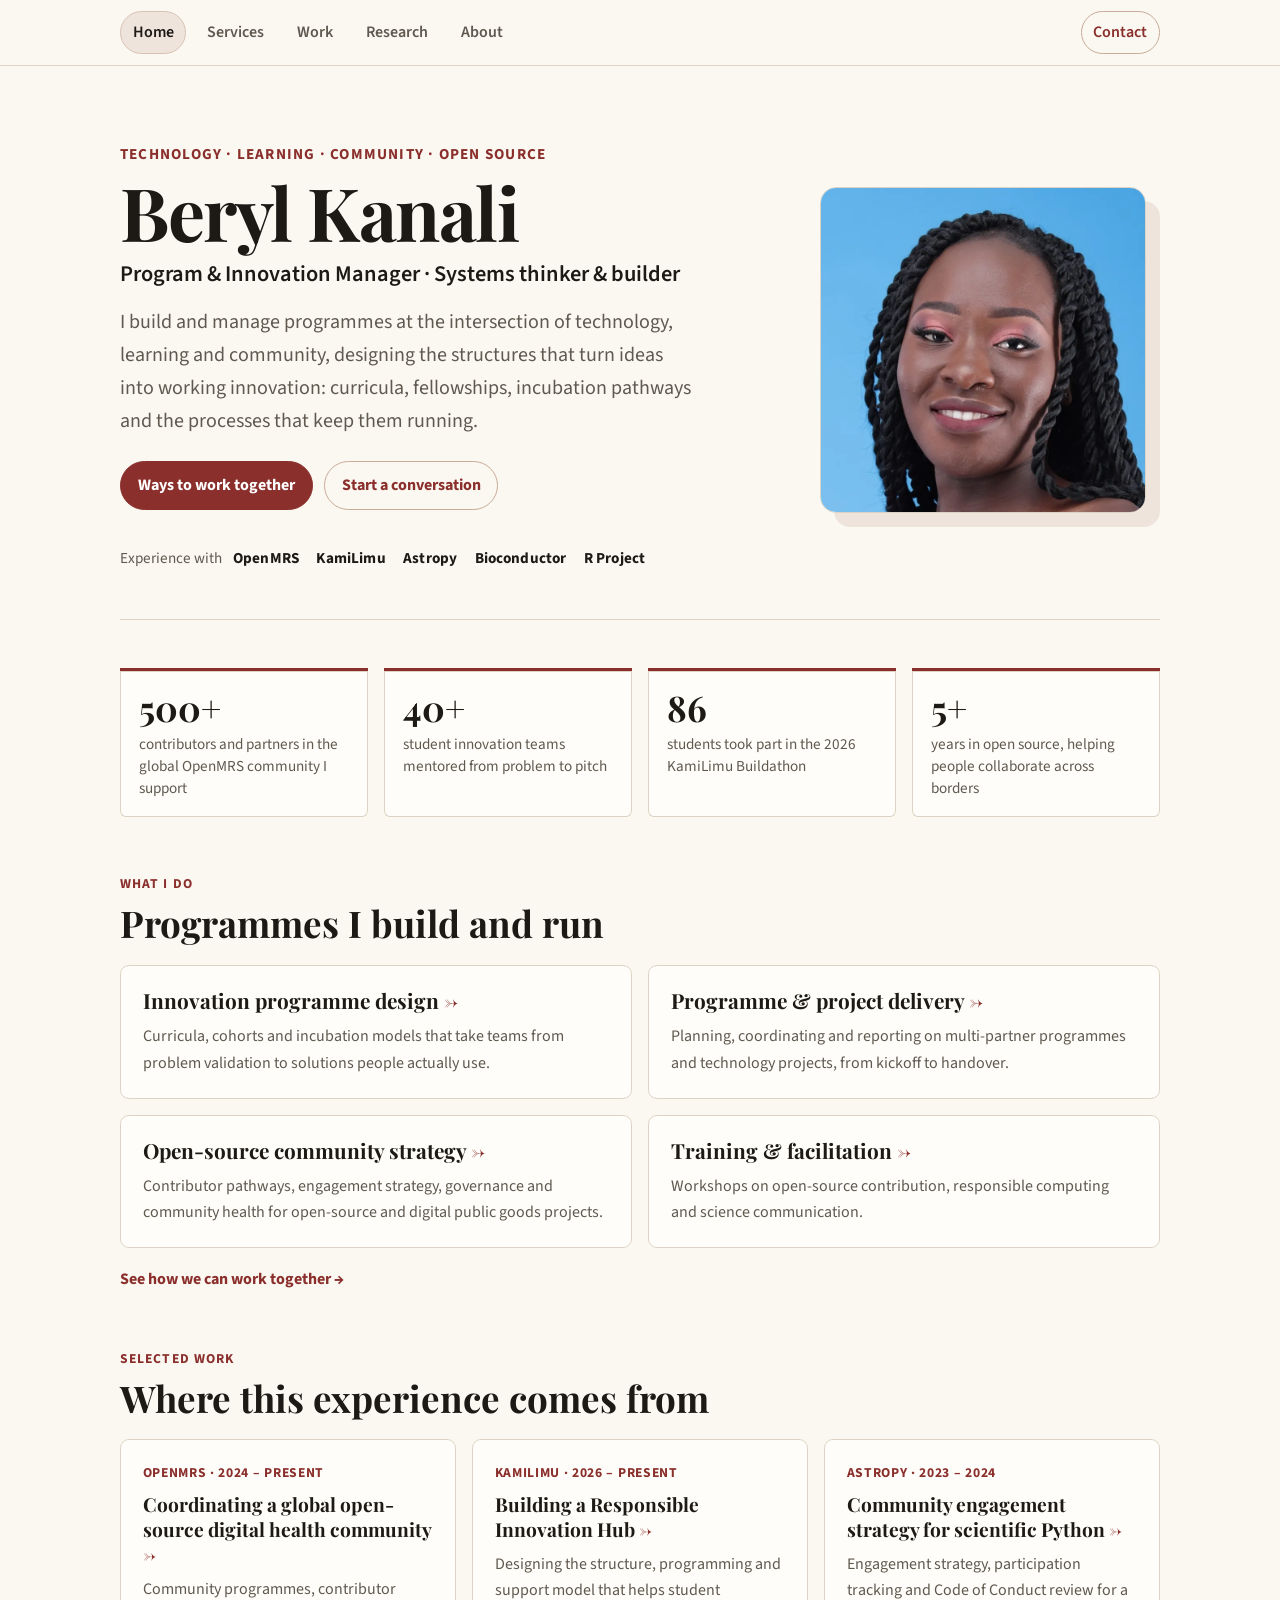
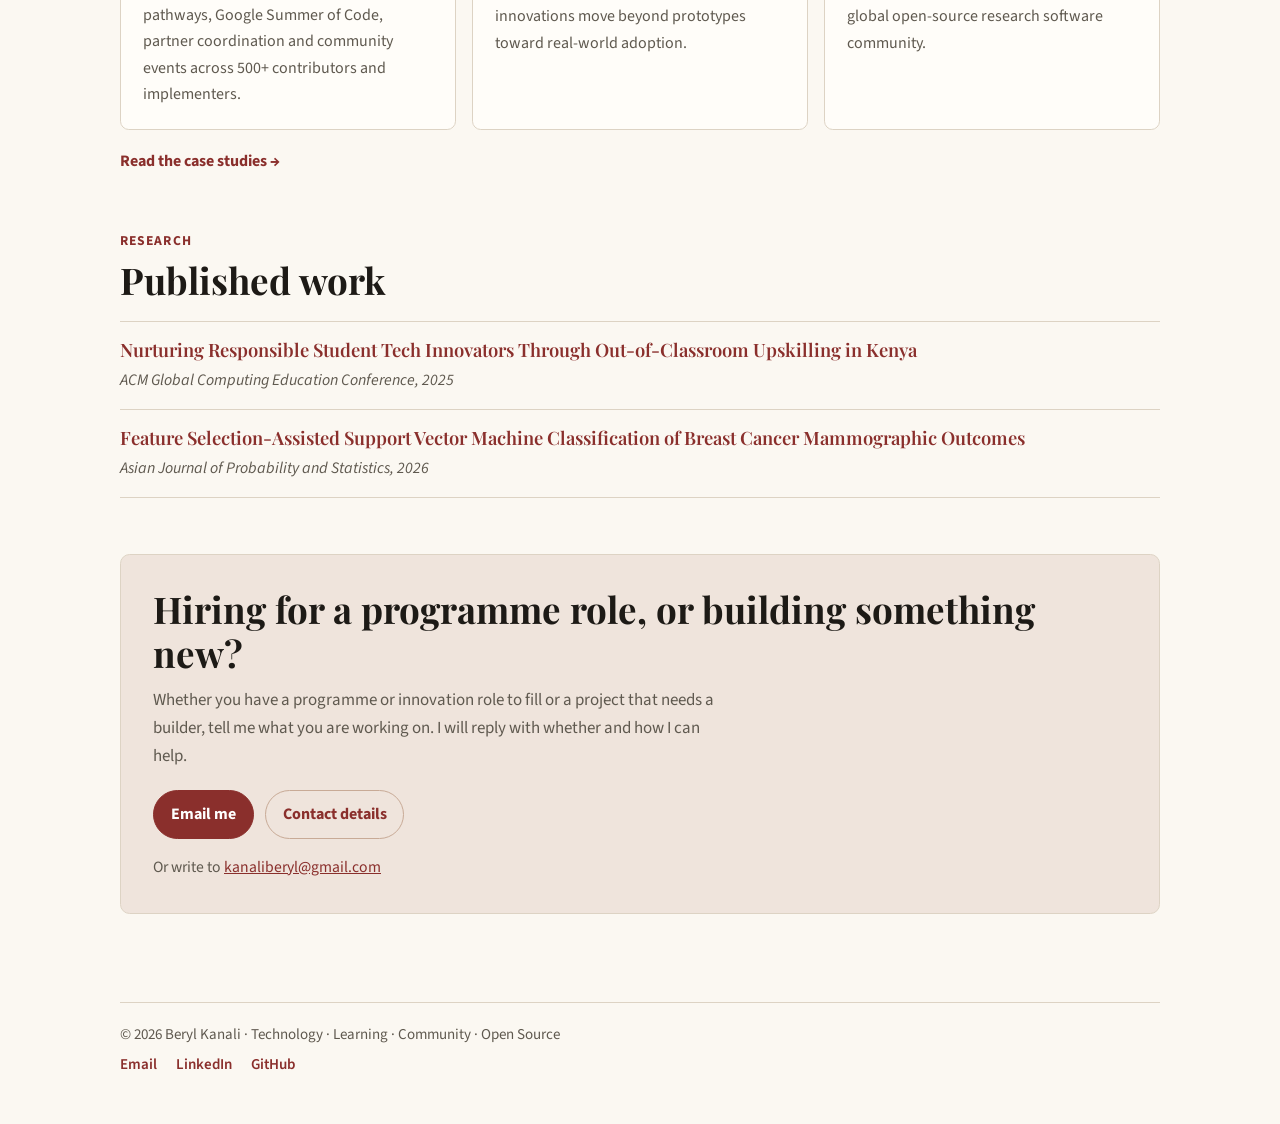
==== commit 0d086c7e: "Add a dedicated programme & project delivery service Broaden the digital-health-only delivery servic" ====
--- a/index.html
+++ b/index.html
@@ -89,13 +89,13 @@
           <h3>Innovation programme design</h3>
           <p>Curricula, cohorts and incubation models that take teams from problem validation to solutions people actually use.</p>
         </a>
+        <a class="focus-card card-link" href="services.html#delivery">
+          <h3>Programme &amp; project delivery</h3>
+          <p>Planning, coordinating and reporting on multi-partner programmes and technology projects, from kickoff to handover.</p>
+        </a>
         <a class="focus-card card-link" href="services.html#community">
           <h3>Open-source community strategy</h3>
           <p>Contributor pathways, engagement strategy, governance and community health for open-source and digital public goods projects.</p>
-        </a>
-        <a class="focus-card card-link" href="services.html#delivery">
-          <h3>Digital health programme delivery</h3>
-          <p>Coordinating implementers, partners and roadmaps across distributed health-technology ecosystems.</p>
         </a>
         <a class="focus-card card-link" href="services.html#training">
           <h3>Training &amp; facilitation</h3>
